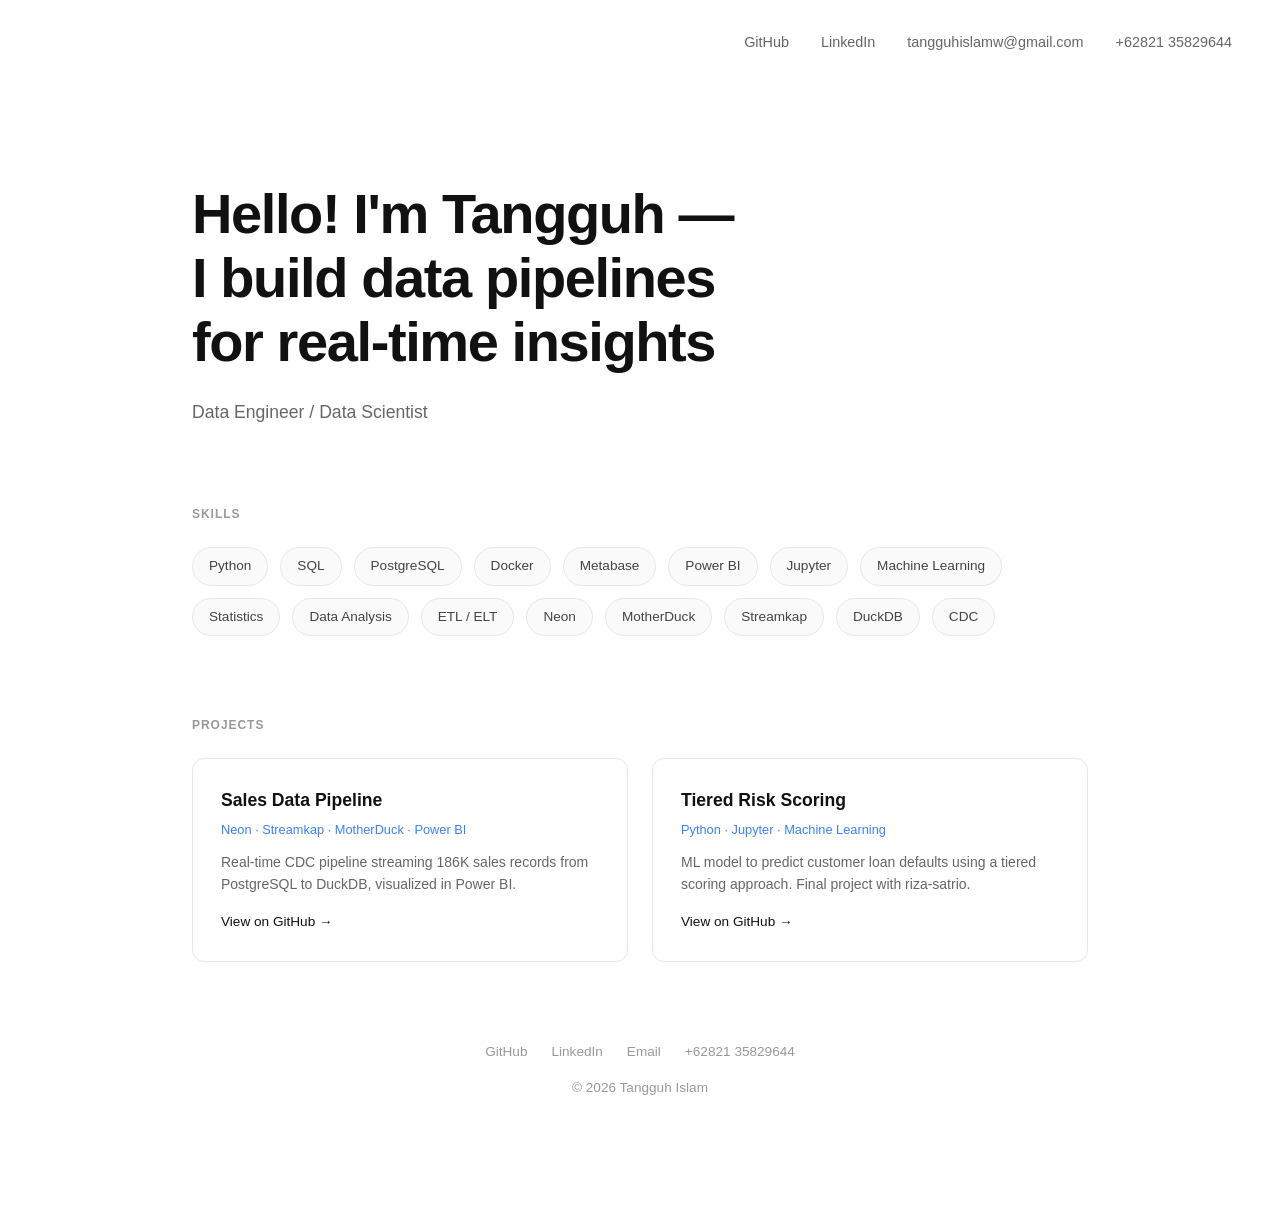
==== index.html @ 3d93517f "Add LinkedIn, email, and phone number to nav and footer" ====
<!DOCTYPE html>
<html lang="en">
<head>
    <meta charset="UTF-8">
    <meta name="viewport" content="width=device-width, initial-scale=1.0">
    <title>Tangguh Islam — Data Engineer / Data Scientist</title>
    <style>
        * { margin: 0; padding: 0; box-sizing: border-box; }
        body {
            font-family: -apple-system, BlinkMacSystemFont, 'Segoe UI', Inter, Roboto, sans-serif;
            background: #fff;
            color: #111;
            line-height: 1.5;
            -webkit-font-smoothing: antialiased;
        }
        nav {
            display: flex;
            justify-content: flex-end;
            align-items: center;
            padding: 2rem 3rem;
            gap: 2rem;
        }
        nav a {
            color: #666;
            text-decoration: none;
            font-size: 0.9rem;
            transition: color 0.2s;
        }
        nav a:hover { color: #111; }
        main {
            max-width: 960px;
            margin: 0 auto;
            padding: 6rem 2rem 4rem;
        }
        .hero {
            margin-bottom: 5rem;
        }
        .hero h1 {
            font-size: 3.5rem;
            font-weight: 600;
            letter-spacing: -0.025em;
            line-height: 1.15;
            margin-bottom: 1.5rem;
            max-width: 720px;
        }
        .hero .subtitle {
            font-size: 1.1rem;
            color: #666;
            max-width: 520px;
        }
        .section-label {
            font-size: 0.75rem;
            font-weight: 600;
            text-transform: uppercase;
            letter-spacing: 0.08em;
            color: #999;
            margin-bottom: 1.5rem;
        }
        .skills-grid {
            display: flex;
            flex-wrap: wrap;
            gap: 0.75rem;
            margin-bottom: 5rem;
        }
        .skill-item {
            border: 1px solid #e5e7eb;
            border-radius: 100px;
            padding: 0.5rem 1rem;
            font-size: 0.85rem;
            color: #444;
            background: #fafafa;
        }
        .projects-grid {
            display: grid;
            grid-template-columns: 1fr 1fr;
            gap: 1.5rem;
        }
        .project-card {
            border: 1px solid #e5e7eb;
            border-radius: 12px;
            padding: 1.75rem;
            transition: box-shadow 0.2s, border-color 0.2s;
        }
        .project-card:hover {
            border-color: #d1d5db;
            box-shadow: 0 4px 12px rgba(0,0,0,0.04);
        }
        .project-card h3 {
            font-size: 1.1rem;
            font-weight: 600;
            margin-bottom: 0.4rem;
        }
        .project-card .meta {
            font-size: 0.8rem;
            color: #3b82f6;
            margin-bottom: 0.75rem;
        }
        .project-card p {
            font-size: 0.875rem;
            color: #666;
            line-height: 1.6;
        }
        .project-card a {
            display: inline-block;
            margin-top: 1rem;
            font-size: 0.85rem;
            color: #111;
            text-decoration: none;
            font-weight: 500;
            border-bottom: 1px solid transparent;
            transition: border-color 0.2s;
        }
        .project-card a:hover {
            border-bottom-color: #111;
        }
        footer {
            text-align: center;
            padding: 5rem 2rem 3rem;
            color: #999;
            font-size: 0.85rem;
        }
        .footer-links {
            display: flex;
            justify-content: center;
            gap: 1.5rem;
            margin-bottom: 1rem;
            flex-wrap: wrap;
        }
        .footer-links a {
            color: #999;
            text-decoration: none;
            transition: color 0.2s;
        }
        .footer-links a:hover {
            color: #111;
        }
        @media (max-width: 640px) {
            nav { padding: 1.5rem; gap: 1rem; flex-wrap: wrap; justify-content: center; }
            main { padding: 3rem 1.5rem 2rem; }
            .hero h1 { font-size: 2.2rem; }
            .projects-grid { grid-template-columns: 1fr; }
        }
    </style>
</head>
<body>
    <nav>
        <a href="https://github.com/tangguh37">GitHub</a>
        <a href="https://www.linkedin.com/in/tangguhiw/">LinkedIn</a>
        <a href="mailto:tangguhislamw@gmail.com">tangguhislamw@gmail.com</a>
        <a href="tel:+6282135829644">+62821 35829644</a>
    </nav>

    <main>
        <div class="hero">
            <h1>Hello! I'm Tangguh —<br>I build data pipelines<br>for real-time insights</h1>
            <p class="subtitle">Data Engineer / Data Scientist</p>
        </div>

        <div class="section-label">Skills</div>
        <div class="skills-grid">
            <span class="skill-item">Python</span>
            <span class="skill-item">SQL</span>
            <span class="skill-item">PostgreSQL</span>
            <span class="skill-item">Docker</span>
            <span class="skill-item">Metabase</span>
            <span class="skill-item">Power BI</span>
            <span class="skill-item">Jupyter</span>
            <span class="skill-item">Machine Learning</span>
            <span class="skill-item">Statistics</span>
            <span class="skill-item">Data Analysis</span>
            <span class="skill-item">ETL / ELT</span>
            <span class="skill-item">Neon</span>
            <span class="skill-item">MotherDuck</span>
            <span class="skill-item">Streamkap</span>
            <span class="skill-item">DuckDB</span>
            <span class="skill-item">CDC</span>
        </div>

        <div class="section-label">Projects</div>
        <div class="projects-grid">
            <div class="project-card">
                <h3>Sales Data Pipeline</h3>
                <div class="meta">Neon · Streamkap · MotherDuck · Power BI</div>
                <p>Real-time CDC pipeline streaming 186K sales records from PostgreSQL to DuckDB, visualized in Power BI.</p>
                <a href="https://github.com/tangguh37/end-to-enddatasales2019">View on GitHub →</a>
            </div>
            <div class="project-card">
                <h3>Tiered Risk Scoring</h3>
                <div class="meta">Python · Jupyter · Machine Learning</div>
                <p>ML model to predict customer loan defaults using a tiered scoring approach. Final project with riza-satrio.</p>
                <a href="https://github.com/riza-satrio/final-project">View on GitHub →</a>
            </div>
        </div>

        <footer>
            <div class="footer-links">
                <a href="https://github.com/tangguh37">GitHub</a>
                <a href="https://www.linkedin.com/in/tangguhiw/">LinkedIn</a>
                <a href="mailto:tangguhislamw@gmail.com">Email</a>
                <a href="tel:+6282135829644">+62821 35829644</a>
            </div>
            © 2026 Tangguh Islam
        </footer>
    </main>
</body>
</html>
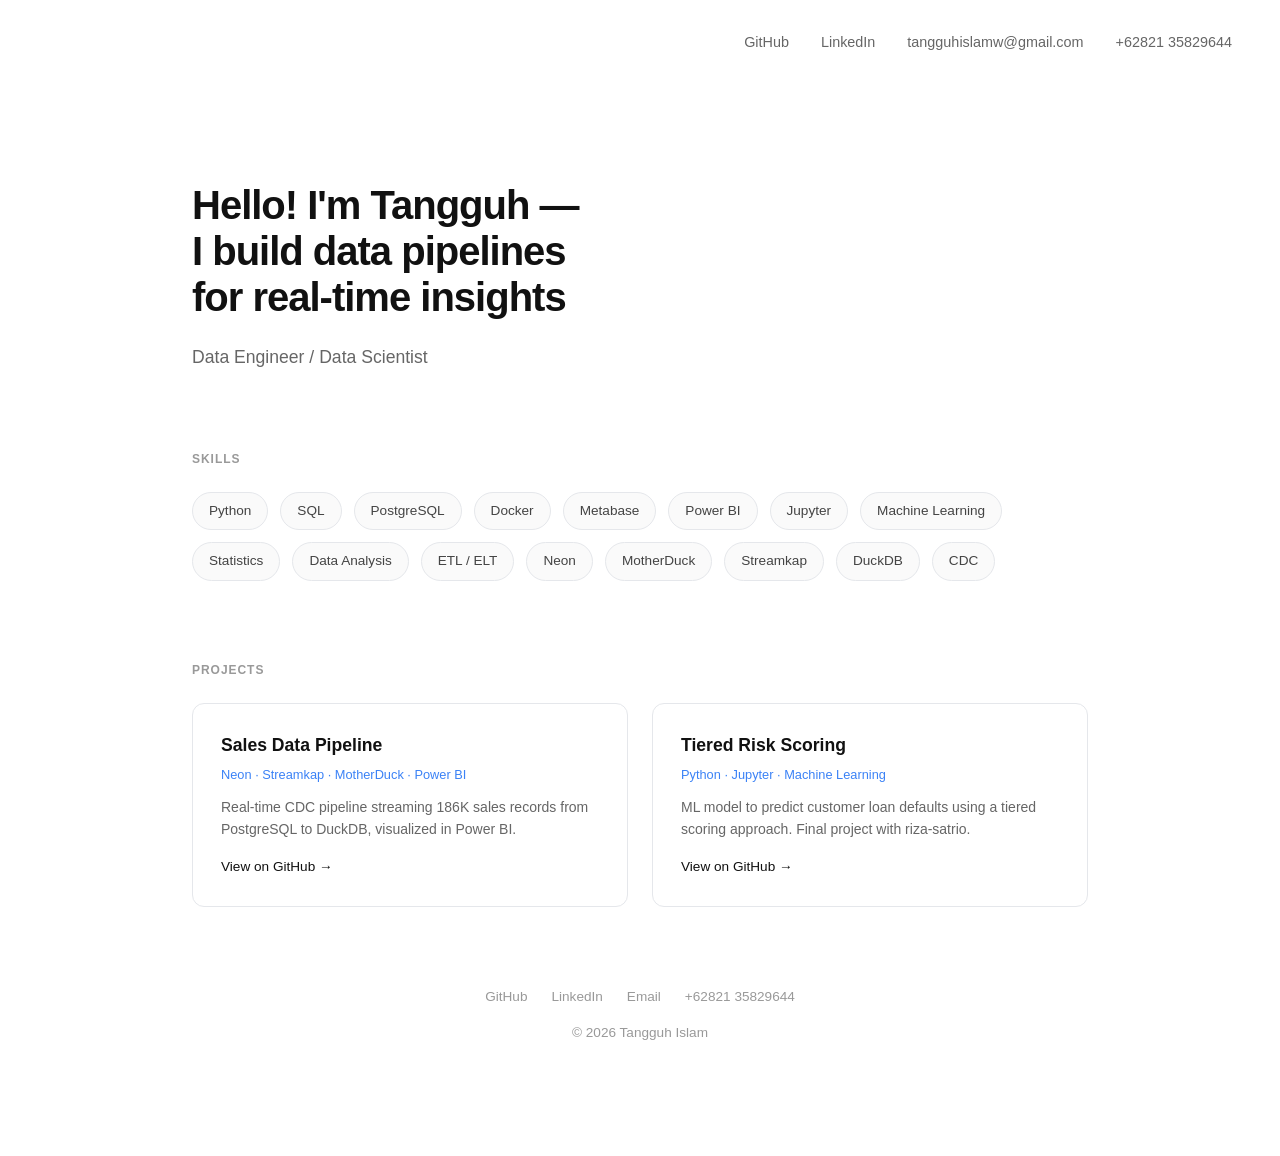
==== commit 78cd2c08: "Reduce greeting font size, add LinkedIn and phone" ====
--- a/index.html
+++ b/index.html
@@ -36,7 +36,7 @@
             margin-bottom: 5rem;
         }
         .hero h1 {
-            font-size: 3.5rem;
+            font-size: 2.5rem;
             font-weight: 600;
             letter-spacing: -0.025em;
             line-height: 1.15;
@@ -137,7 +137,7 @@
         @media (max-width: 640px) {
             nav { padding: 1.5rem; gap: 1rem; flex-wrap: wrap; justify-content: center; }
             main { padding: 3rem 1.5rem 2rem; }
-            .hero h1 { font-size: 2.2rem; }
+            .hero h1 { font-size: 1.8rem; }
             .projects-grid { grid-template-columns: 1fr; }
         }
     </style>
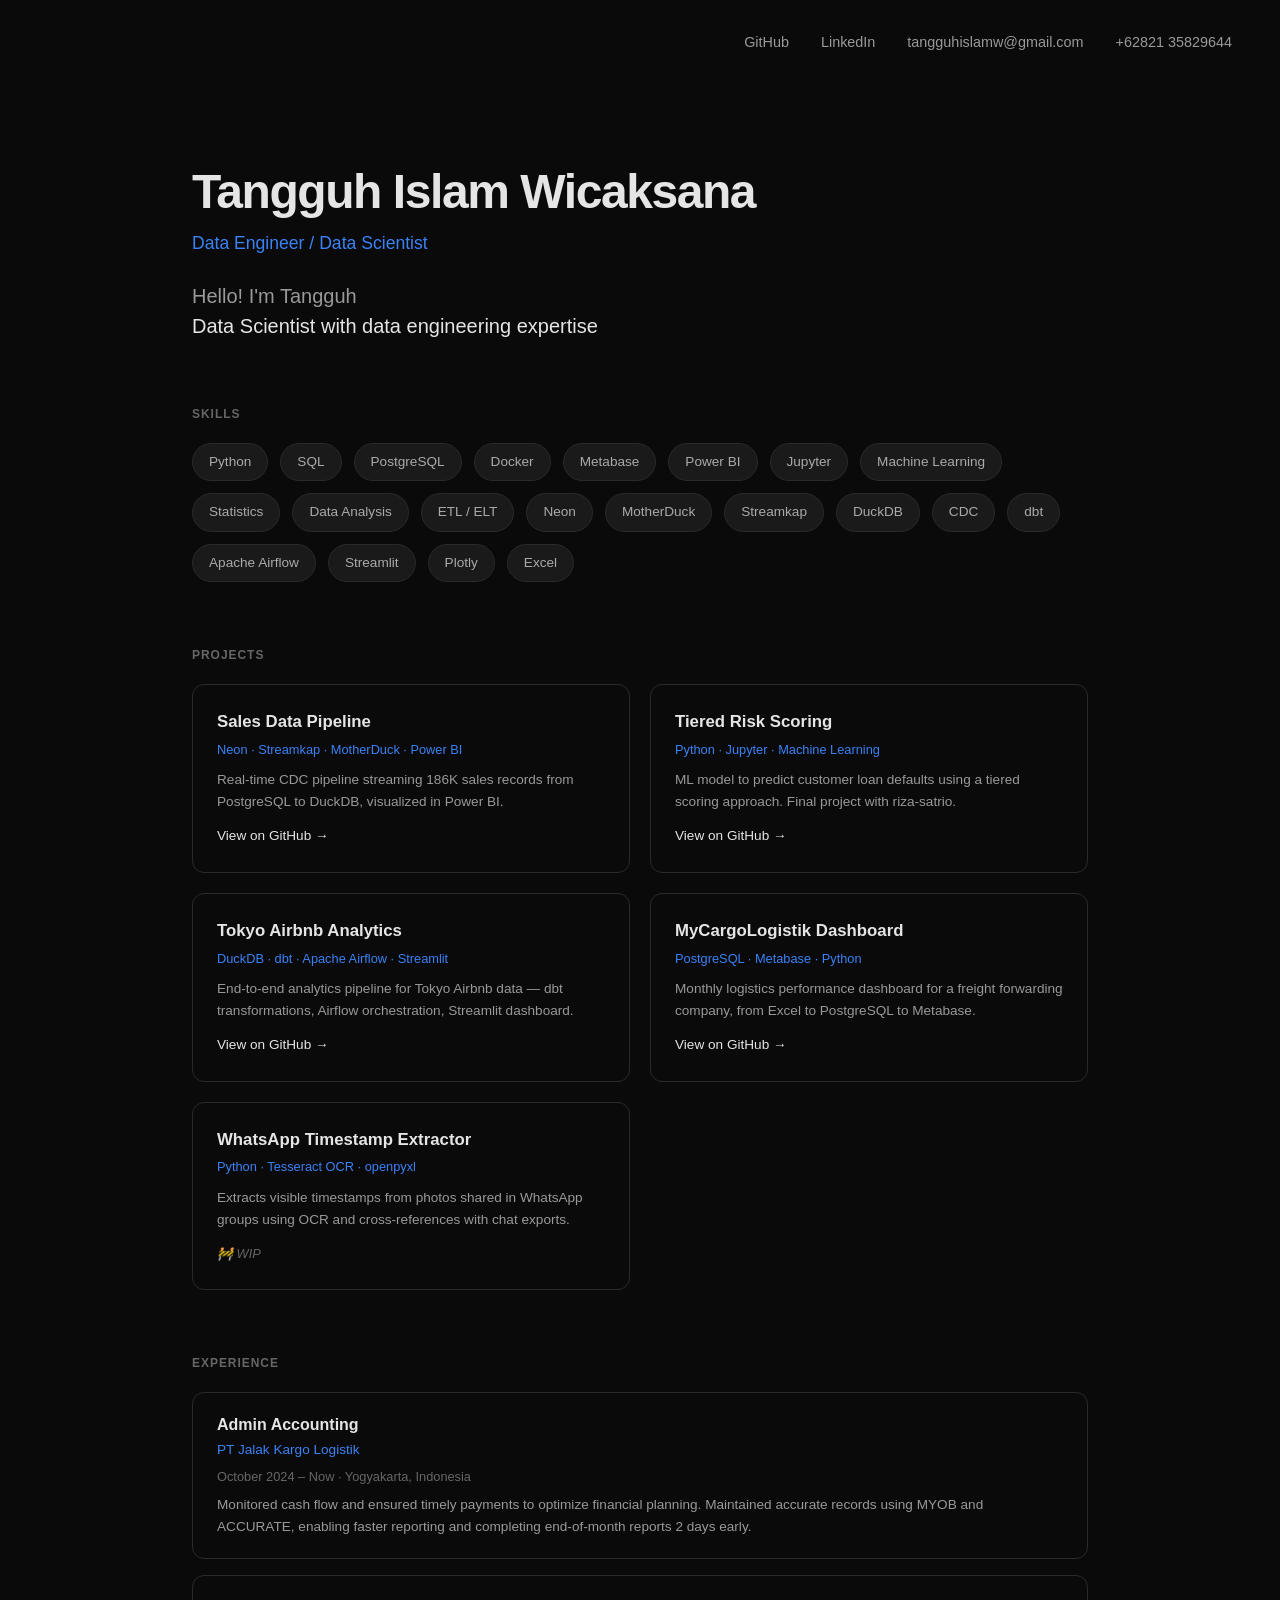
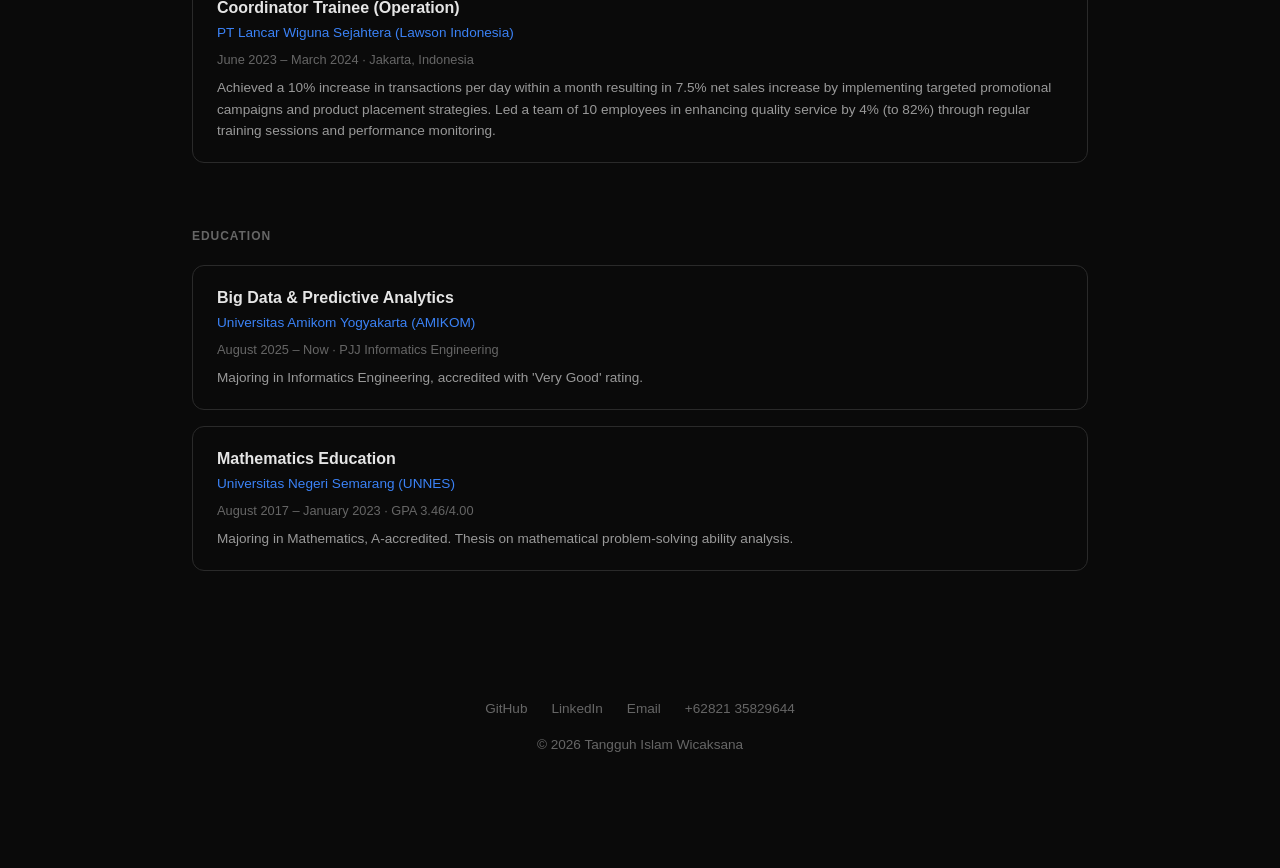
==== commit a43ddf69: "Dark mode, add projects/experience/education" ====
--- a/index.html
+++ b/index.html
@@ -3,13 +3,13 @@
 <head>
     <meta charset="UTF-8">
     <meta name="viewport" content="width=device-width, initial-scale=1.0">
-    <title>Tangguh Islam — Data Engineer / Data Scientist</title>
+    <title>Tangguh Islam Wicaksana — Data Engineer / Data Scientist</title>
     <style>
         * { margin: 0; padding: 0; box-sizing: border-box; }
         body {
             font-family: -apple-system, BlinkMacSystemFont, 'Segoe UI', Inter, Roboto, sans-serif;
-            background: #fff;
-            color: #111;
+            background: #0a0a0a;
+            color: #e5e5e5;
             line-height: 1.5;
             -webkit-font-smoothing: antialiased;
         }
@@ -21,102 +21,153 @@
             gap: 2rem;
         }
         nav a {
-            color: #666;
+            color: #999;
             text-decoration: none;
             font-size: 0.9rem;
             transition: color 0.2s;
         }
-        nav a:hover { color: #111; }
+        nav a:hover { color: #3b82f6; }
         main {
             max-width: 960px;
             margin: 0 auto;
-            padding: 6rem 2rem 4rem;
+            padding: 5rem 2rem 4rem;
         }
         .hero {
-            margin-bottom: 5rem;
-        }
-        .hero h1 {
-            font-size: 2.5rem;
-            font-weight: 600;
-            letter-spacing: -0.025em;
-            line-height: 1.15;
-            margin-bottom: 1.5rem;
-            max-width: 720px;
+            margin-bottom: 4rem;
+        }
+        .hero .name {
+            font-size: 3rem;
+            font-weight: 700;
+            letter-spacing: -0.03em;
+            line-height: 1.1;
+            margin-bottom: 0.75rem;
         }
         .hero .subtitle {
             font-size: 1.1rem;
-            color: #666;
+            color: #3b82f6;
+            font-weight: 500;
+            margin-bottom: 1.5rem;
+        }
+        .hero .greeting {
+            font-size: 1.25rem;
+            color: #999;
             max-width: 520px;
+        }
+        .hero .greeting .highlight {
+            color: #e5e5e5;
         }
         .section-label {
             font-size: 0.75rem;
             font-weight: 600;
             text-transform: uppercase;
             letter-spacing: 0.08em;
-            color: #999;
-            margin-bottom: 1.5rem;
+            color: #666;
+            margin-bottom: 1.25rem;
         }
         .skills-grid {
             display: flex;
             flex-wrap: wrap;
             gap: 0.75rem;
-            margin-bottom: 5rem;
+            margin-bottom: 4rem;
         }
         .skill-item {
-            border: 1px solid #e5e7eb;
+            border: 1px solid #2a2a2a;
             border-radius: 100px;
             padding: 0.5rem 1rem;
             font-size: 0.85rem;
-            color: #444;
-            background: #fafafa;
+            color: #aaa;
+            background: #1a1a1a;
         }
         .projects-grid {
             display: grid;
             grid-template-columns: 1fr 1fr;
-            gap: 1.5rem;
+            gap: 1.25rem;
+            margin-bottom: 4rem;
         }
         .project-card {
-            border: 1px solid #e5e7eb;
+            border: 1px solid #2a2a2a;
             border-radius: 12px;
-            padding: 1.75rem;
-            transition: box-shadow 0.2s, border-color 0.2s;
+            padding: 1.5rem;
+            transition: border-color 0.2s, box-shadow 0.2s;
         }
         .project-card:hover {
-            border-color: #d1d5db;
-            box-shadow: 0 4px 12px rgba(0,0,0,0.04);
+            border-color: #3b82f6;
+            box-shadow: 0 4px 20px rgba(59,130,246,0.08);
         }
         .project-card h3 {
-            font-size: 1.1rem;
+            font-size: 1.05rem;
             font-weight: 600;
-            margin-bottom: 0.4rem;
+            margin-bottom: 0.35rem;
         }
         .project-card .meta {
             font-size: 0.8rem;
             color: #3b82f6;
-            margin-bottom: 0.75rem;
+            margin-bottom: 0.65rem;
         }
         .project-card p {
-            font-size: 0.875rem;
-            color: #666;
+            font-size: 0.85rem;
+            color: #999;
             line-height: 1.6;
         }
         .project-card a {
             display: inline-block;
-            margin-top: 1rem;
-            font-size: 0.85rem;
-            color: #111;
+            margin-top: 0.85rem;
+            font-size: 0.85rem;
+            color: #e5e5e5;
             text-decoration: none;
             font-weight: 500;
             border-bottom: 1px solid transparent;
             transition: border-color 0.2s;
         }
         .project-card a:hover {
-            border-bottom-color: #111;
+            border-bottom-color: #3b82f6;
+            color: #3b82f6;
+        }
+        .project-card .wip {
+            display: inline-block;
+            margin-top: 0.85rem;
+            font-size: 0.8rem;
+            color: #666;
+            font-style: italic;
+        }
+        .list-section {
+            margin-bottom: 4rem;
+        }
+        .list-item {
+            border: 1px solid #2a2a2a;
+            border-radius: 12px;
+            padding: 1.25rem 1.5rem;
+            margin-bottom: 1rem;
+            transition: border-color 0.2s;
+        }
+        .list-item:hover {
+            border-color: #3b82f6;
+        }
+        .list-item .item-title {
+            font-size: 1rem;
+            font-weight: 600;
+            margin-bottom: 0.2rem;
+        }
+        .list-item .item-sub {
+            font-size: 0.85rem;
+            color: #3b82f6;
+            font-weight: 500;
+            margin-bottom: 0.4rem;
+        }
+        .list-item .item-meta {
+            font-size: 0.8rem;
+            color: #666;
+            margin-bottom: 0.5rem;
+        }
+        .list-item p {
+            font-size: 0.85rem;
+            color: #999;
+            line-height: 1.6;
         }
         footer {
             text-align: center;
-            padding: 5rem 2rem 3rem;
-            color: #999;
+            padding: 4rem 2rem 3rem;
+            color: #666;
             font-size: 0.85rem;
         }
         .footer-links {
@@ -127,17 +178,17 @@
             flex-wrap: wrap;
         }
         .footer-links a {
-            color: #999;
+            color: #666;
             text-decoration: none;
             transition: color 0.2s;
         }
         .footer-links a:hover {
-            color: #111;
+            color: #3b82f6;
         }
         @media (max-width: 640px) {
             nav { padding: 1.5rem; gap: 1rem; flex-wrap: wrap; justify-content: center; }
             main { padding: 3rem 1.5rem 2rem; }
-            .hero h1 { font-size: 1.8rem; }
+            .hero .name { font-size: 2rem; }
             .projects-grid { grid-template-columns: 1fr; }
         }
     </style>
@@ -152,8 +203,12 @@
 
     <main>
         <div class="hero">
-            <h1>Hello! I'm Tangguh —<br>I build data pipelines<br>for real-time insights</h1>
-            <p class="subtitle">Data Engineer / Data Scientist</p>
+            <h1 class="name">Tangguh Islam Wicaksana</h1>
+            <div class="subtitle">Data Engineer / Data Scientist</div>
+            <div class="greeting">
+                Hello! I'm Tangguh<br>
+                <span class="highlight">Data Scientist with data engineering expertise</span>
+            </div>
         </div>
 
         <div class="section-label">Skills</div>
@@ -174,6 +229,11 @@
             <span class="skill-item">Streamkap</span>
             <span class="skill-item">DuckDB</span>
             <span class="skill-item">CDC</span>
+            <span class="skill-item">dbt</span>
+            <span class="skill-item">Apache Airflow</span>
+            <span class="skill-item">Streamlit</span>
+            <span class="skill-item">Plotly</span>
+            <span class="skill-item">Excel</span>
         </div>
 
         <div class="section-label">Projects</div>
@@ -189,6 +249,56 @@
                 <div class="meta">Python · Jupyter · Machine Learning</div>
                 <p>ML model to predict customer loan defaults using a tiered scoring approach. Final project with riza-satrio.</p>
                 <a href="https://github.com/riza-satrio/final-project">View on GitHub →</a>
+            </div>
+            <div class="project-card">
+                <h3>Tokyo Airbnb Analytics</h3>
+                <div class="meta">DuckDB · dbt · Apache Airflow · Streamlit</div>
+                <p>End-to-end analytics pipeline for Tokyo Airbnb data — dbt transformations, Airflow orchestration, Streamlit dashboard.</p>
+                <a href="https://github.com/tangguh37/tokyoairbnb">View on GitHub →</a>
+            </div>
+            <div class="project-card">
+                <h3>MyCargoLogistik Dashboard</h3>
+                <div class="meta">PostgreSQL · Metabase · Python</div>
+                <p>Monthly logistics performance dashboard for a freight forwarding company, from Excel to PostgreSQL to Metabase.</p>
+                <a href="https://github.com/tangguh37/mycargologistik">View on GitHub →</a>
+            </div>
+            <div class="project-card">
+                <h3>WhatsApp Timestamp Extractor</h3>
+                <div class="meta">Python · Tesseract OCR · openpyxl</div>
+                <p>Extracts visible timestamps from photos shared in WhatsApp groups using OCR and cross-references with chat exports.</p>
+                <span class="wip">🚧 WIP</span>
+            </div>
+        </div>
+
+        <div class="section-label">Experience</div>
+        <div class="list-section">
+            <div class="list-item">
+                <div class="item-title">Admin Accounting</div>
+                <div class="item-sub">PT Jalak Kargo Logistik</div>
+                <div class="item-meta">October 2024 – Now · Yogyakarta, Indonesia</div>
+                <p>Monitored cash flow and ensured timely payments to optimize financial planning. Maintained accurate records using MYOB and ACCURATE, enabling faster reporting and completing end-of-month reports 2 days early.</p>
+            </div>
+            <div class="list-item">
+                <div class="item-title">Coordinator Trainee (Operation)</div>
+                <div class="item-sub">PT Lancar Wiguna Sejahtera (Lawson Indonesia)</div>
+                <div class="item-meta">June 2023 – March 2024 · Jakarta, Indonesia</div>
+                <p>Achieved a 10% increase in transactions per day within a month resulting in 7.5% net sales increase by implementing targeted promotional campaigns and product placement strategies. Led a team of 10 employees in enhancing quality service by 4% (to 82%) through regular training sessions and performance monitoring.</p>
+            </div>
+        </div>
+
+        <div class="section-label">Education</div>
+        <div class="list-section">
+            <div class="list-item">
+                <div class="item-title">Big Data &amp; Predictive Analytics</div>
+                <div class="item-sub">Universitas Amikom Yogyakarta (AMIKOM)</div>
+                <div class="item-meta">August 2025 – Now · PJJ Informatics Engineering</div>
+                <p>Majoring in Informatics Engineering, accredited with 'Very Good' rating.</p>
+            </div>
+            <div class="list-item">
+                <div class="item-title">Mathematics Education</div>
+                <div class="item-sub">Universitas Negeri Semarang (UNNES)</div>
+                <div class="item-meta">August 2017 – January 2023 · GPA 3.46/4.00</div>
+                <p>Majoring in Mathematics, A-accredited. Thesis on mathematical problem-solving ability analysis.</p>
             </div>
         </div>
 
@@ -199,7 +309,7 @@
                 <a href="mailto:tangguhislamw@gmail.com">Email</a>
                 <a href="tel:+6282135829644">+62821 35829644</a>
             </div>
-            © 2026 Tangguh Islam
+            © 2026 Tangguh Islam Wicaksana
         </footer>
     </main>
 </body>
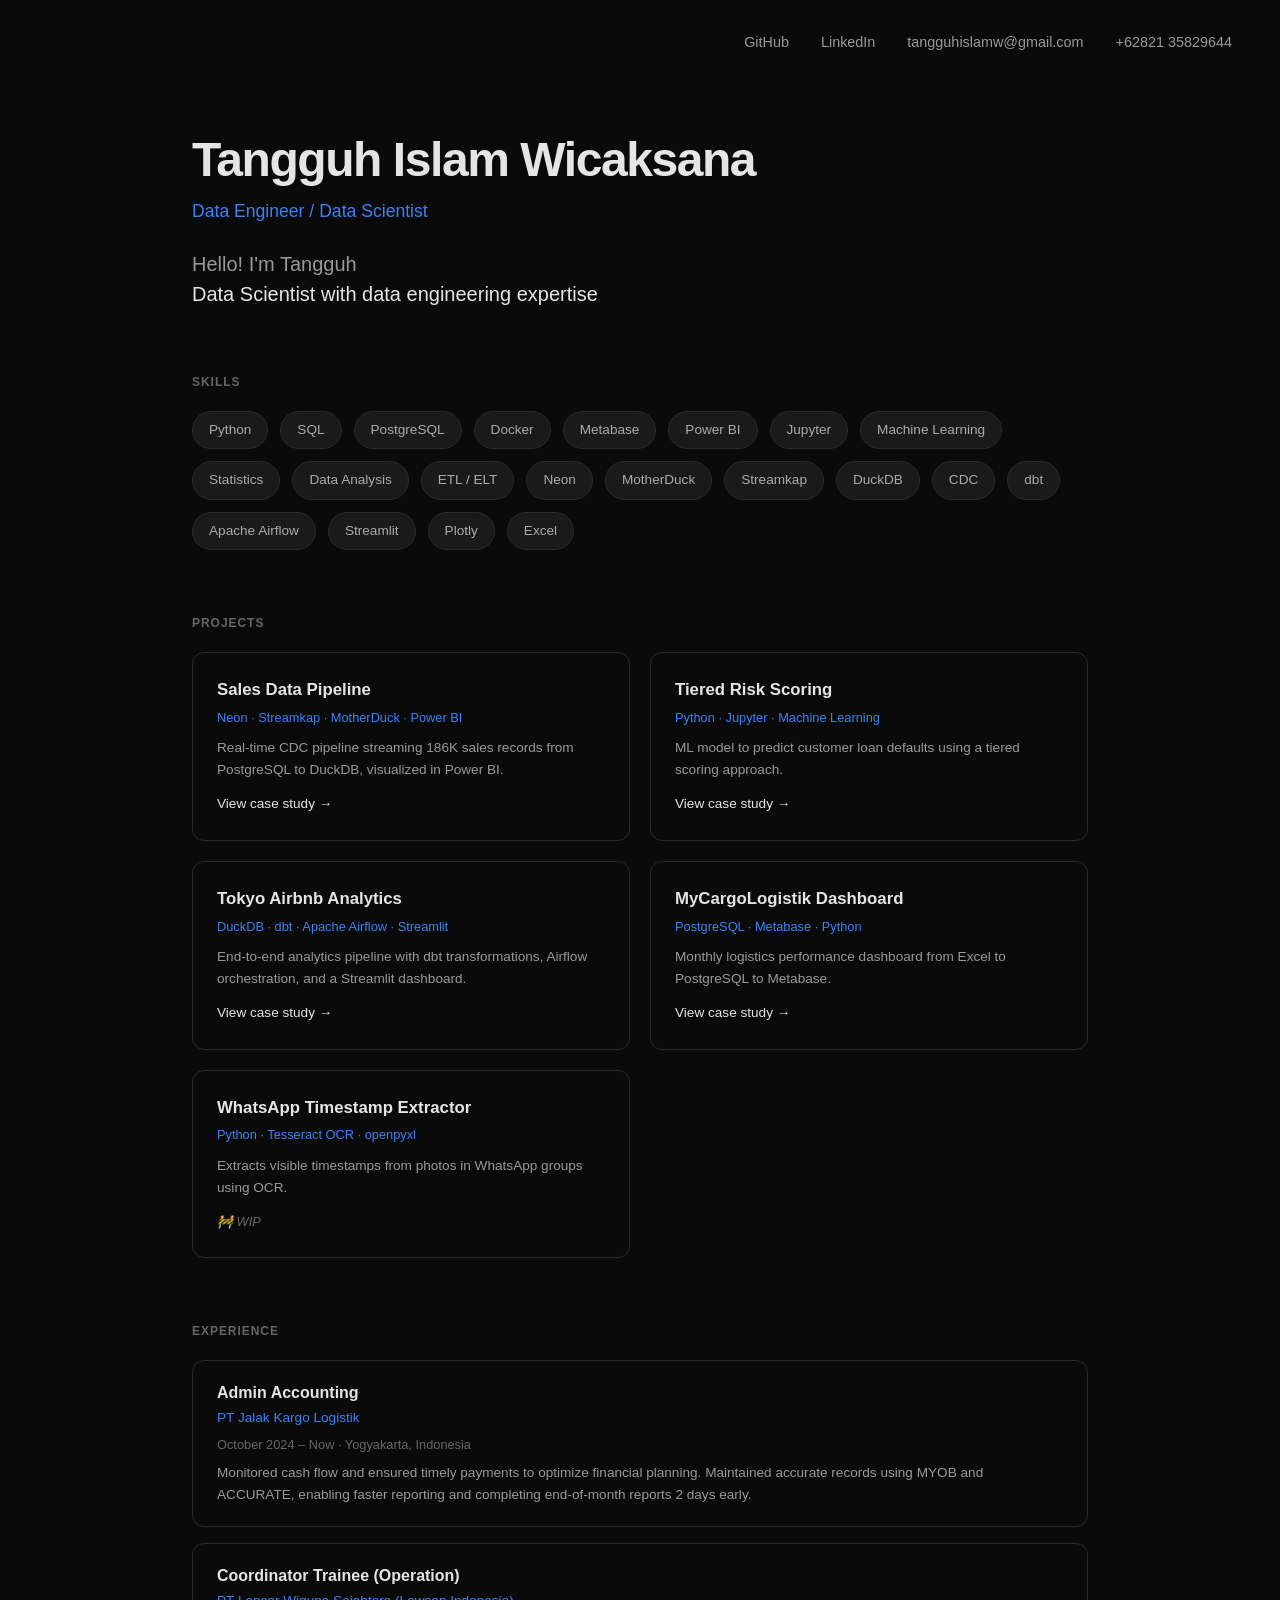
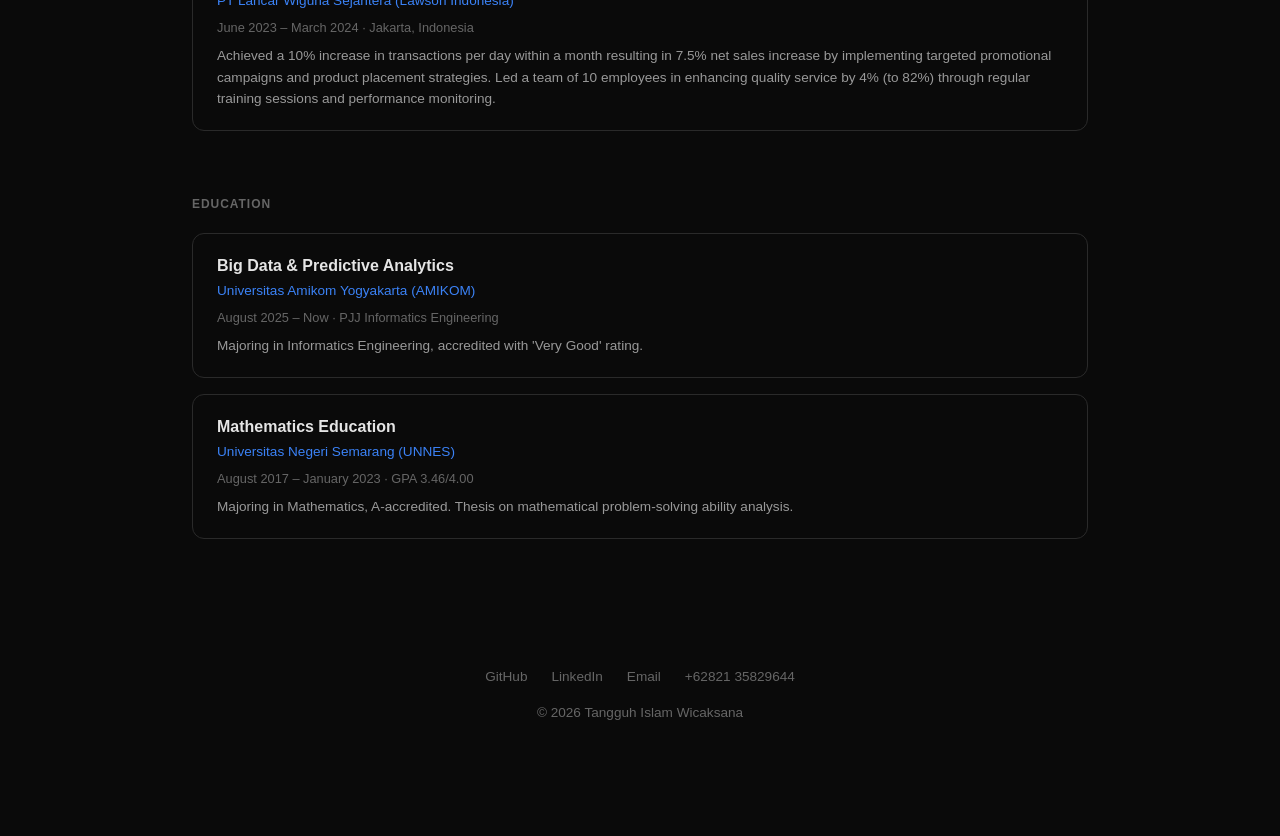
==== commit 47dd82b6: "Multi-page case study portfolio: 5 project pages + shared CSS" ====
--- a/index.html
+++ b/index.html
@@ -4,194 +4,7 @@
     <meta charset="UTF-8">
     <meta name="viewport" content="width=device-width, initial-scale=1.0">
     <title>Tangguh Islam Wicaksana — Data Engineer / Data Scientist</title>
-    <style>
-        * { margin: 0; padding: 0; box-sizing: border-box; }
-        body {
-            font-family: -apple-system, BlinkMacSystemFont, 'Segoe UI', Inter, Roboto, sans-serif;
-            background: #0a0a0a;
-            color: #e5e5e5;
-            line-height: 1.5;
-            -webkit-font-smoothing: antialiased;
-        }
-        nav {
-            display: flex;
-            justify-content: flex-end;
-            align-items: center;
-            padding: 2rem 3rem;
-            gap: 2rem;
-        }
-        nav a {
-            color: #999;
-            text-decoration: none;
-            font-size: 0.9rem;
-            transition: color 0.2s;
-        }
-        nav a:hover { color: #3b82f6; }
-        main {
-            max-width: 960px;
-            margin: 0 auto;
-            padding: 5rem 2rem 4rem;
-        }
-        .hero {
-            margin-bottom: 4rem;
-        }
-        .hero .name {
-            font-size: 3rem;
-            font-weight: 700;
-            letter-spacing: -0.03em;
-            line-height: 1.1;
-            margin-bottom: 0.75rem;
-        }
-        .hero .subtitle {
-            font-size: 1.1rem;
-            color: #3b82f6;
-            font-weight: 500;
-            margin-bottom: 1.5rem;
-        }
-        .hero .greeting {
-            font-size: 1.25rem;
-            color: #999;
-            max-width: 520px;
-        }
-        .hero .greeting .highlight {
-            color: #e5e5e5;
-        }
-        .section-label {
-            font-size: 0.75rem;
-            font-weight: 600;
-            text-transform: uppercase;
-            letter-spacing: 0.08em;
-            color: #666;
-            margin-bottom: 1.25rem;
-        }
-        .skills-grid {
-            display: flex;
-            flex-wrap: wrap;
-            gap: 0.75rem;
-            margin-bottom: 4rem;
-        }
-        .skill-item {
-            border: 1px solid #2a2a2a;
-            border-radius: 100px;
-            padding: 0.5rem 1rem;
-            font-size: 0.85rem;
-            color: #aaa;
-            background: #1a1a1a;
-        }
-        .projects-grid {
-            display: grid;
-            grid-template-columns: 1fr 1fr;
-            gap: 1.25rem;
-            margin-bottom: 4rem;
-        }
-        .project-card {
-            border: 1px solid #2a2a2a;
-            border-radius: 12px;
-            padding: 1.5rem;
-            transition: border-color 0.2s, box-shadow 0.2s;
-        }
-        .project-card:hover {
-            border-color: #3b82f6;
-            box-shadow: 0 4px 20px rgba(59,130,246,0.08);
-        }
-        .project-card h3 {
-            font-size: 1.05rem;
-            font-weight: 600;
-            margin-bottom: 0.35rem;
-        }
-        .project-card .meta {
-            font-size: 0.8rem;
-            color: #3b82f6;
-            margin-bottom: 0.65rem;
-        }
-        .project-card p {
-            font-size: 0.85rem;
-            color: #999;
-            line-height: 1.6;
-        }
-        .project-card a {
-            display: inline-block;
-            margin-top: 0.85rem;
-            font-size: 0.85rem;
-            color: #e5e5e5;
-            text-decoration: none;
-            font-weight: 500;
-            border-bottom: 1px solid transparent;
-            transition: border-color 0.2s;
-        }
-        .project-card a:hover {
-            border-bottom-color: #3b82f6;
-            color: #3b82f6;
-        }
-        .project-card .wip {
-            display: inline-block;
-            margin-top: 0.85rem;
-            font-size: 0.8rem;
-            color: #666;
-            font-style: italic;
-        }
-        .list-section {
-            margin-bottom: 4rem;
-        }
-        .list-item {
-            border: 1px solid #2a2a2a;
-            border-radius: 12px;
-            padding: 1.25rem 1.5rem;
-            margin-bottom: 1rem;
-            transition: border-color 0.2s;
-        }
-        .list-item:hover {
-            border-color: #3b82f6;
-        }
-        .list-item .item-title {
-            font-size: 1rem;
-            font-weight: 600;
-            margin-bottom: 0.2rem;
-        }
-        .list-item .item-sub {
-            font-size: 0.85rem;
-            color: #3b82f6;
-            font-weight: 500;
-            margin-bottom: 0.4rem;
-        }
-        .list-item .item-meta {
-            font-size: 0.8rem;
-            color: #666;
-            margin-bottom: 0.5rem;
-        }
-        .list-item p {
-            font-size: 0.85rem;
-            color: #999;
-            line-height: 1.6;
-        }
-        footer {
-            text-align: center;
-            padding: 4rem 2rem 3rem;
-            color: #666;
-            font-size: 0.85rem;
-        }
-        .footer-links {
-            display: flex;
-            justify-content: center;
-            gap: 1.5rem;
-            margin-bottom: 1rem;
-            flex-wrap: wrap;
-        }
-        .footer-links a {
-            color: #666;
-            text-decoration: none;
-            transition: color 0.2s;
-        }
-        .footer-links a:hover {
-            color: #3b82f6;
-        }
-        @media (max-width: 640px) {
-            nav { padding: 1.5rem; gap: 1rem; flex-wrap: wrap; justify-content: center; }
-            main { padding: 3rem 1.5rem 2rem; }
-            .hero .name { font-size: 2rem; }
-            .projects-grid { grid-template-columns: 1fr; }
-        }
-    </style>
+    <link rel="stylesheet" href="/style.css">
 </head>
 <body>
     <nav>
@@ -238,36 +51,36 @@
 
         <div class="section-label">Projects</div>
         <div class="projects-grid">
-            <div class="project-card">
+            <a href="/projects/sales-pipeline.html" class="project-card">
                 <h3>Sales Data Pipeline</h3>
                 <div class="meta">Neon · Streamkap · MotherDuck · Power BI</div>
                 <p>Real-time CDC pipeline streaming 186K sales records from PostgreSQL to DuckDB, visualized in Power BI.</p>
-                <a href="https://github.com/tangguh37/end-to-enddatasales2019">View on GitHub →</a>
-            </div>
-            <div class="project-card">
+                <span class="card-footer">View case study →</span>
+            </a>
+            <a href="/projects/risk-scoring.html" class="project-card">
                 <h3>Tiered Risk Scoring</h3>
                 <div class="meta">Python · Jupyter · Machine Learning</div>
-                <p>ML model to predict customer loan defaults using a tiered scoring approach. Final project with riza-satrio.</p>
-                <a href="https://github.com/riza-satrio/final-project">View on GitHub →</a>
-            </div>
-            <div class="project-card">
+                <p>ML model to predict customer loan defaults using a tiered scoring approach.</p>
+                <span class="card-footer">View case study →</span>
+            </a>
+            <a href="/projects/tokyo-airbnb.html" class="project-card">
                 <h3>Tokyo Airbnb Analytics</h3>
                 <div class="meta">DuckDB · dbt · Apache Airflow · Streamlit</div>
-                <p>End-to-end analytics pipeline for Tokyo Airbnb data — dbt transformations, Airflow orchestration, Streamlit dashboard.</p>
-                <a href="https://github.com/tangguh37/tokyoairbnb">View on GitHub →</a>
-            </div>
-            <div class="project-card">
+                <p>End-to-end analytics pipeline with dbt transformations, Airflow orchestration, and a Streamlit dashboard.</p>
+                <span class="card-footer">View case study →</span>
+            </a>
+            <a href="/projects/mycargologistik.html" class="project-card">
                 <h3>MyCargoLogistik Dashboard</h3>
                 <div class="meta">PostgreSQL · Metabase · Python</div>
-                <p>Monthly logistics performance dashboard for a freight forwarding company, from Excel to PostgreSQL to Metabase.</p>
-                <a href="https://github.com/tangguh37/mycargologistik">View on GitHub →</a>
-            </div>
-            <div class="project-card">
+                <p>Monthly logistics performance dashboard from Excel to PostgreSQL to Metabase.</p>
+                <span class="card-footer">View case study →</span>
+            </a>
+            <a href="/projects/wa-extractor.html" class="project-card">
                 <h3>WhatsApp Timestamp Extractor</h3>
                 <div class="meta">Python · Tesseract OCR · openpyxl</div>
-                <p>Extracts visible timestamps from photos shared in WhatsApp groups using OCR and cross-references with chat exports.</p>
+                <p>Extracts visible timestamps from photos in WhatsApp groups using OCR.</p>
                 <span class="wip">🚧 WIP</span>
-            </div>
+            </a>
         </div>
 
         <div class="section-label">Experience</div>
--- a/style.css
+++ b/style.css
@@ -0,0 +1,304 @@
+* { margin: 0; padding: 0; box-sizing: border-box; }
+body {
+    font-family: -apple-system, BlinkMacSystemFont, 'Segoe UI', Inter, Roboto, sans-serif;
+    background: #0a0a0a;
+    color: #e5e5e5;
+    line-height: 1.5;
+    -webkit-font-smoothing: antialiased;
+}
+nav {
+    display: flex;
+    justify-content: flex-end;
+    align-items: center;
+    padding: 2rem 3rem;
+    gap: 2rem;
+}
+nav a {
+    color: #999;
+    text-decoration: none;
+    font-size: 0.9rem;
+    transition: color 0.2s;
+}
+nav a:hover { color: #3b82f6; }
+nav .nav-back {
+    margin-right: auto;
+    color: #3b82f6;
+    font-size: 0.85rem;
+}
+main {
+    max-width: 960px;
+    margin: 0 auto;
+    padding: 3rem 2rem 4rem;
+}
+.hero {
+    margin-bottom: 4rem;
+}
+.hero .name {
+    font-size: 3rem;
+    font-weight: 700;
+    letter-spacing: -0.03em;
+    line-height: 1.1;
+    margin-bottom: 0.75rem;
+}
+.hero .subtitle {
+    font-size: 1.1rem;
+    color: #3b82f6;
+    font-weight: 500;
+    margin-bottom: 1.5rem;
+}
+.hero .greeting {
+    font-size: 1.25rem;
+    color: #999;
+    max-width: 520px;
+}
+.hero .greeting .highlight {
+    color: #e5e5e5;
+}
+.section-label {
+    font-size: 0.75rem;
+    font-weight: 600;
+    text-transform: uppercase;
+    letter-spacing: 0.08em;
+    color: #666;
+    margin-bottom: 1.25rem;
+}
+.skills-grid {
+    display: flex;
+    flex-wrap: wrap;
+    gap: 0.75rem;
+    margin-bottom: 4rem;
+}
+.skill-item {
+    border: 1px solid #2a2a2a;
+    border-radius: 100px;
+    padding: 0.5rem 1rem;
+    font-size: 0.85rem;
+    color: #aaa;
+    background: #1a1a1a;
+}
+.projects-grid {
+    display: grid;
+    grid-template-columns: 1fr 1fr;
+    gap: 1.25rem;
+    margin-bottom: 4rem;
+}
+.project-card {
+    border: 1px solid #2a2a2a;
+    border-radius: 12px;
+    padding: 1.5rem;
+    cursor: pointer;
+    transition: border-color 0.2s, box-shadow 0.2s;
+    text-decoration: none;
+    color: inherit;
+    display: block;
+}
+.project-card:hover {
+    border-color: #3b82f6;
+    box-shadow: 0 4px 20px rgba(59,130,246,0.08);
+}
+.project-card h3 {
+    font-size: 1.05rem;
+    font-weight: 600;
+    margin-bottom: 0.35rem;
+}
+.project-card .meta {
+    font-size: 0.8rem;
+    color: #3b82f6;
+    margin-bottom: 0.65rem;
+}
+.project-card p {
+    font-size: 0.85rem;
+    color: #999;
+    line-height: 1.6;
+}
+.project-card .card-footer {
+    display: inline-block;
+    margin-top: 0.85rem;
+    font-size: 0.85rem;
+    color: #e5e5e5;
+    text-decoration: none;
+    font-weight: 500;
+    border-bottom: 1px solid transparent;
+    transition: border-color 0.2s;
+}
+.project-card:hover .card-footer {
+    border-bottom-color: #3b82f6;
+    color: #3b82f6;
+}
+.project-card .wip {
+    display: inline-block;
+    margin-top: 0.85rem;
+    font-size: 0.8rem;
+    color: #666;
+    font-style: italic;
+}
+.list-section {
+    margin-bottom: 4rem;
+}
+.list-item {
+    border: 1px solid #2a2a2a;
+    border-radius: 12px;
+    padding: 1.25rem 1.5rem;
+    margin-bottom: 1rem;
+    transition: border-color 0.2s;
+}
+.list-item:hover {
+    border-color: #3b82f6;
+}
+.list-item .item-title {
+    font-size: 1rem;
+    font-weight: 600;
+    margin-bottom: 0.2rem;
+}
+.list-item .item-sub {
+    font-size: 0.85rem;
+    color: #3b82f6;
+    font-weight: 500;
+    margin-bottom: 0.4rem;
+}
+.list-item .item-meta {
+    font-size: 0.8rem;
+    color: #666;
+    margin-bottom: 0.5rem;
+}
+.list-item p {
+    font-size: 0.85rem;
+    color: #999;
+    line-height: 1.6;
+}
+footer {
+    text-align: center;
+    padding: 4rem 2rem 3rem;
+    color: #666;
+    font-size: 0.85rem;
+}
+.footer-links {
+    display: flex;
+    justify-content: center;
+    gap: 1.5rem;
+    margin-bottom: 1rem;
+    flex-wrap: wrap;
+}
+.footer-links a {
+    color: #666;
+    text-decoration: none;
+    transition: color 0.2s;
+}
+.footer-links a:hover {
+    color: #3b82f6;
+}
+/* Case study page styles */
+.case-header {
+    margin-bottom: 3rem;
+}
+.case-header h1 {
+    font-size: 2rem;
+    font-weight: 700;
+    letter-spacing: -0.025em;
+    margin-bottom: 0.5rem;
+}
+.case-header .case-stack {
+    display: flex;
+    flex-wrap: wrap;
+    gap: 0.5rem;
+    margin-bottom: 1rem;
+}
+.case-header .case-stack span {
+    border: 1px solid #2a2a2a;
+    border-radius: 100px;
+    padding: 0.3rem 0.75rem;
+    font-size: 0.75rem;
+    color: #3b82f6;
+    background: #1a1a1a;
+}
+.case-header .case-links {
+    display: flex;
+    gap: 1.5rem;
+}
+.case-header .case-links a {
+    color: #3b82f6;
+    text-decoration: none;
+    font-size: 0.9rem;
+    font-weight: 500;
+}
+.case-header .case-links a:hover {
+    text-decoration: underline;
+}
+.case-section {
+    margin-bottom: 2.5rem;
+}
+.case-section h2 {
+    font-size: 1.15rem;
+    font-weight: 600;
+    margin-bottom: 0.75rem;
+    color: #e5e5e5;
+}
+.case-section p {
+    font-size: 0.9rem;
+    color: #999;
+    line-height: 1.7;
+    margin-bottom: 0.75rem;
+}
+.case-section ul {
+    list-style: none;
+    padding: 0;
+}
+.case-section ul li {
+    font-size: 0.9rem;
+    color: #999;
+    line-height: 1.7;
+    padding-left: 1.25rem;
+    position: relative;
+    margin-bottom: 0.3rem;
+}
+.case-section ul li::before {
+    content: "→";
+    position: absolute;
+    left: 0;
+    color: #3b82f6;
+}
+.case-section .highlight-box {
+    border: 1px solid #2a2a2a;
+    border-radius: 8px;
+    padding: 1.25rem;
+    background: #111;
+    margin: 1rem 0;
+}
+.case-section .highlight-box .stat {
+    font-size: 1.5rem;
+    font-weight: 700;
+    color: #3b82f6;
+}
+.case-section .highlight-box .stat-label {
+    font-size: 0.85rem;
+    color: #999;
+}
+/* Mermaid diagram container */
+.mermaid-container {
+    background: #111;
+    border: 1px solid #2a2a2a;
+    border-radius: 12px;
+    padding: 2rem;
+    margin: 1.5rem 0;
+    overflow-x: auto;
+}
+/* Architecture text diagram */
+.arch-diagram {
+    font-family: 'SF Mono', 'Fira Code', 'Cascadia Code', monospace;
+    font-size: 0.8rem;
+    line-height: 1.8;
+    color: #aaa;
+    white-space: pre;
+    overflow-x: auto;
+}
+.arch-diagram .arrow { color: #3b82f6; }
+.arch-diagram .box { color: #e5e5e5; }
+.arch-diagram .label { color: #666; font-style: italic; }
+@media (max-width: 640px) {
+    nav { padding: 1.5rem; gap: 1rem; flex-wrap: wrap; justify-content: center; }
+    nav .nav-back { margin-right: 0; width: 100%; text-align: center; }
+    main { padding: 2rem 1.5rem; }
+    .hero .name { font-size: 2rem; }
+    .projects-grid { grid-template-columns: 1fr; }
+    .case-header h1 { font-size: 1.5rem; }
+}
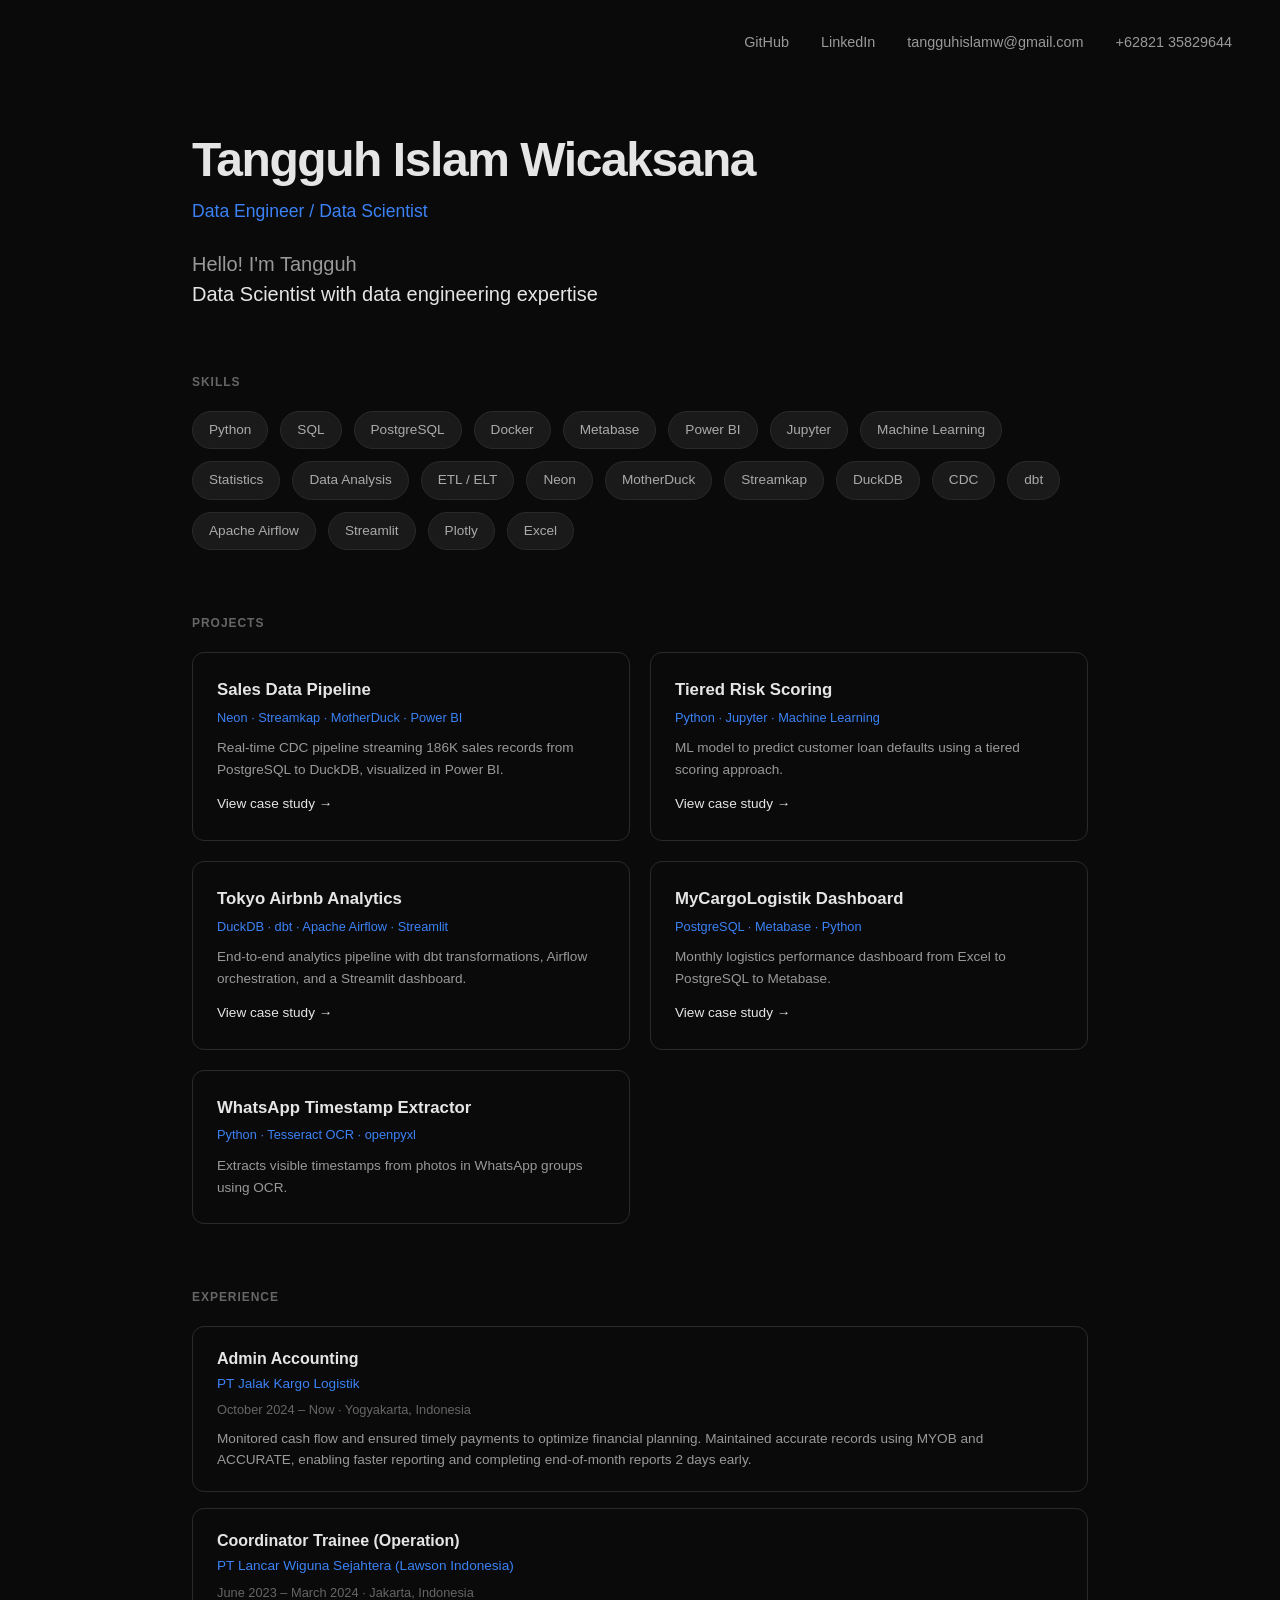
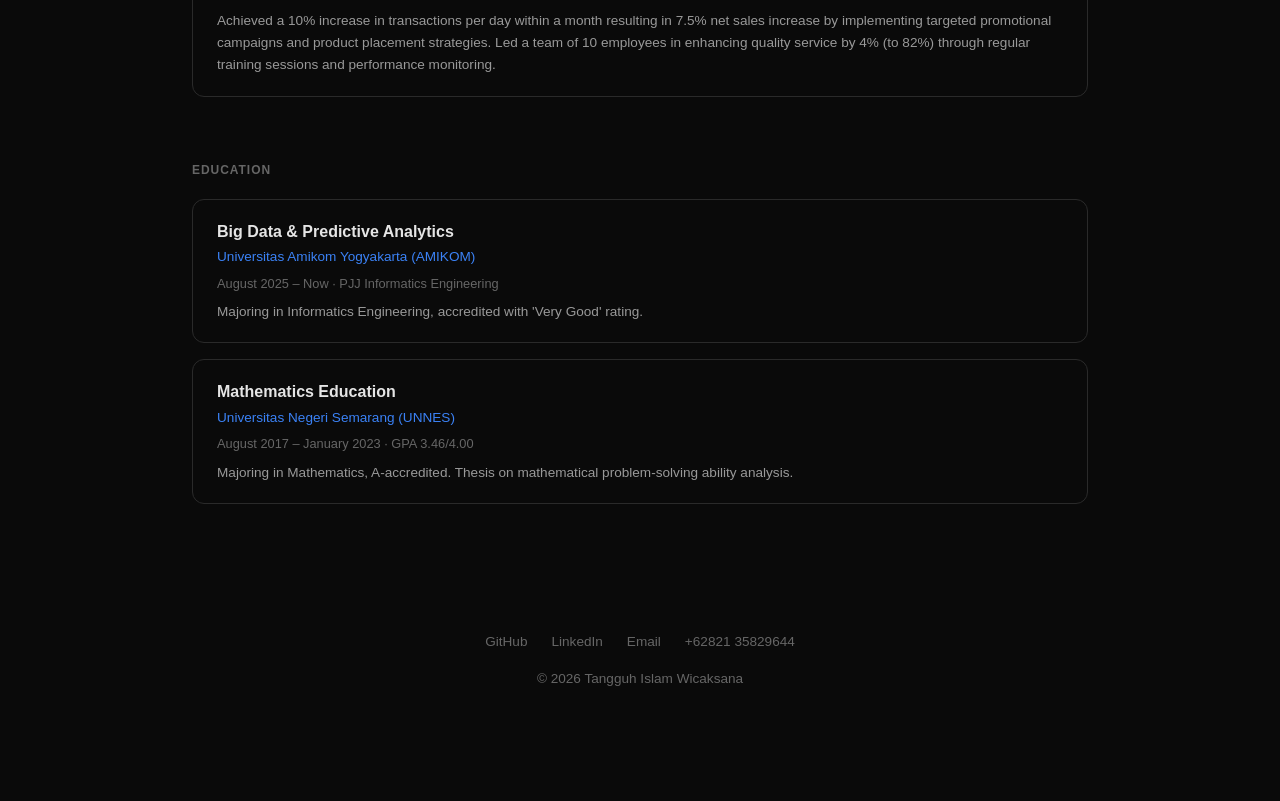
==== commit ce31e6d4: "Update WA Extractor case study with screenshots and mark as completed" ====
--- a/index.html
+++ b/index.html
@@ -79,7 +79,7 @@
                 <h3>WhatsApp Timestamp Extractor</h3>
                 <div class="meta">Python · Tesseract OCR · openpyxl</div>
                 <p>Extracts visible timestamps from photos in WhatsApp groups using OCR.</p>
-                <span class="wip">🚧 WIP</span>
+                
             </a>
         </div>
 
--- a/style.css
+++ b/style.css
@@ -302,3 +302,37 @@
     .projects-grid { grid-template-columns: 1fr; }
     .case-header h1 { font-size: 1.5rem; }
 }
+/* Screenshot gallery */
+.screenshot-grid {
+    display: grid;
+    grid-template-columns: 1fr 1fr;
+    gap: 1.25rem;
+    margin: 1.5rem 0;
+}
+.screenshot-grid.single {
+    grid-template-columns: 1fr;
+}
+.screenshot-card {
+    border: 1px solid #2a2a2a;
+    border-radius: 12px;
+    overflow: hidden;
+    transition: border-color 0.2s;
+}
+.screenshot-card:hover {
+    border-color: #3b82f6;
+}
+.screenshot-card img {
+    width: 100%;
+    height: auto;
+    display: block;
+    border-bottom: 1px solid #2a2a2a;
+}
+.screenshot-card .caption {
+    padding: 0.75rem 1rem;
+    font-size: 0.8rem;
+    color: #999;
+    background: #111;
+}
+@media (max-width: 640px) {
+    .screenshot-grid { grid-template-columns: 1fr; }
+}
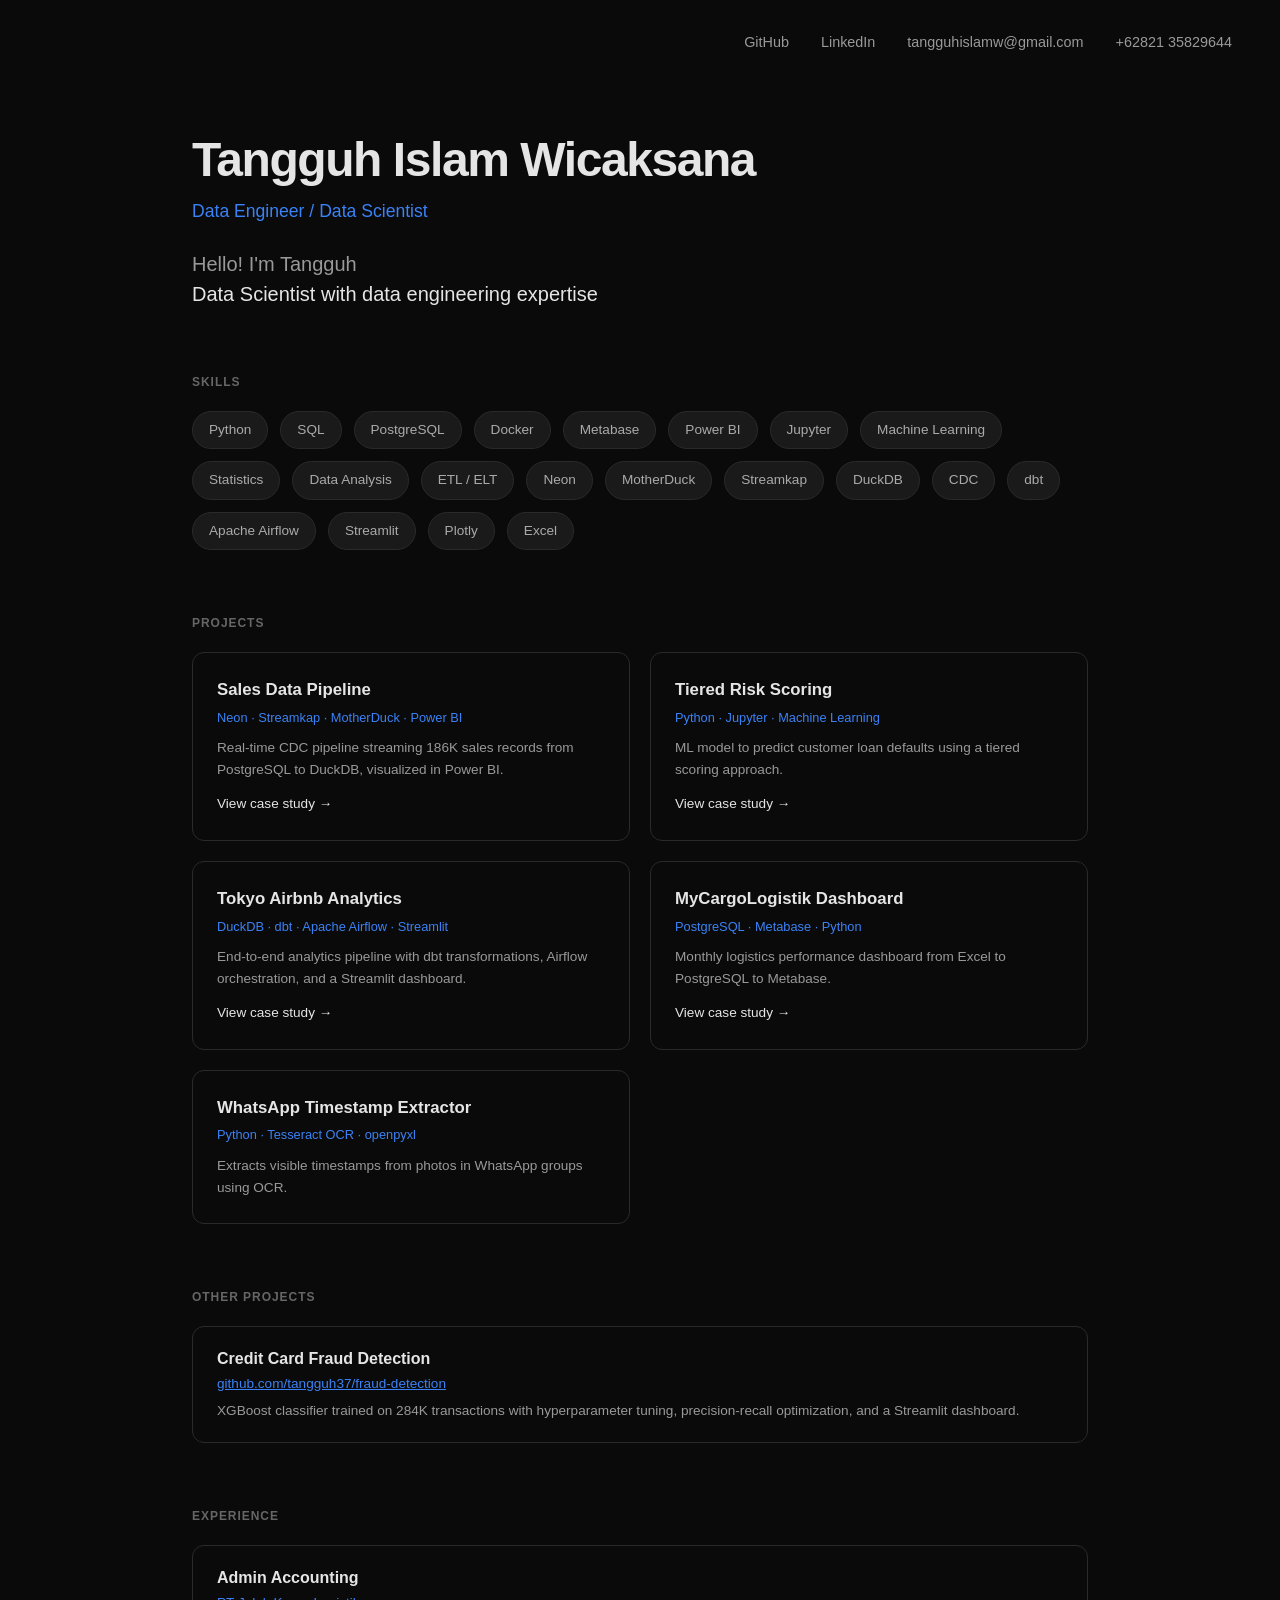
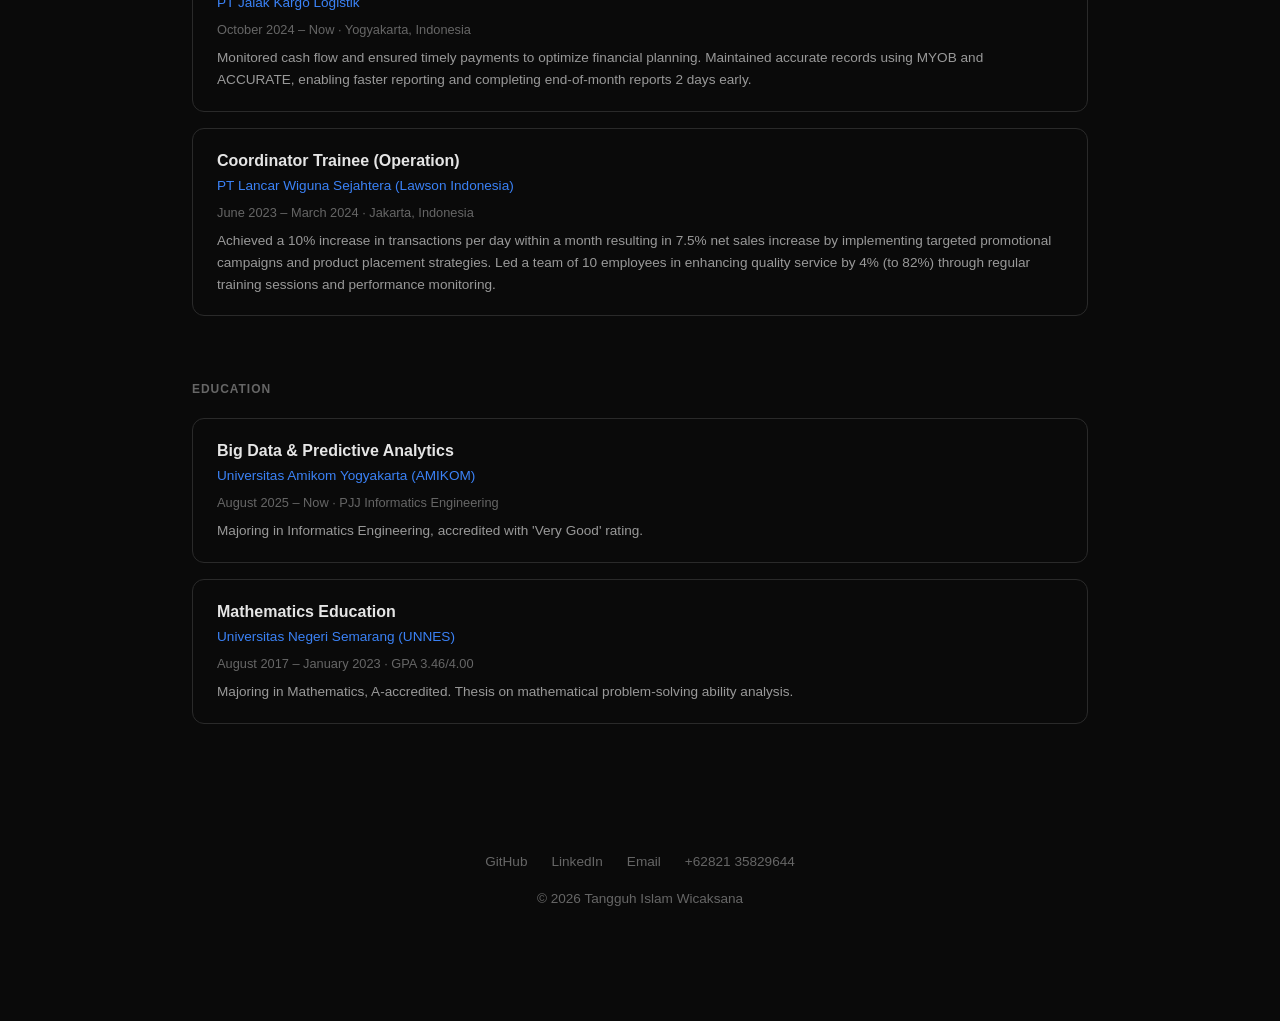
==== commit 78944c72: "Add fraud detection under Other Projects" ====
--- a/index.html
+++ b/index.html
@@ -83,6 +83,15 @@
             </a>
         </div>
 
+        <div class="section-label">Other Projects</div>
+        <div class="list-section">
+            <div class="list-item">
+                <div class="item-title">Credit Card Fraud Detection</div>
+                <div class="item-sub"><a href="https://github.com/tangguh37/fraud-detection" style="color:#3b82f6;">github.com/tangguh37/fraud-detection</a></div>
+                <p>XGBoost classifier trained on 284K transactions with hyperparameter tuning, precision-recall optimization, and a Streamlit dashboard.</p>
+            </div>
+        </div>
+
         <div class="section-label">Experience</div>
         <div class="list-section">
             <div class="list-item">
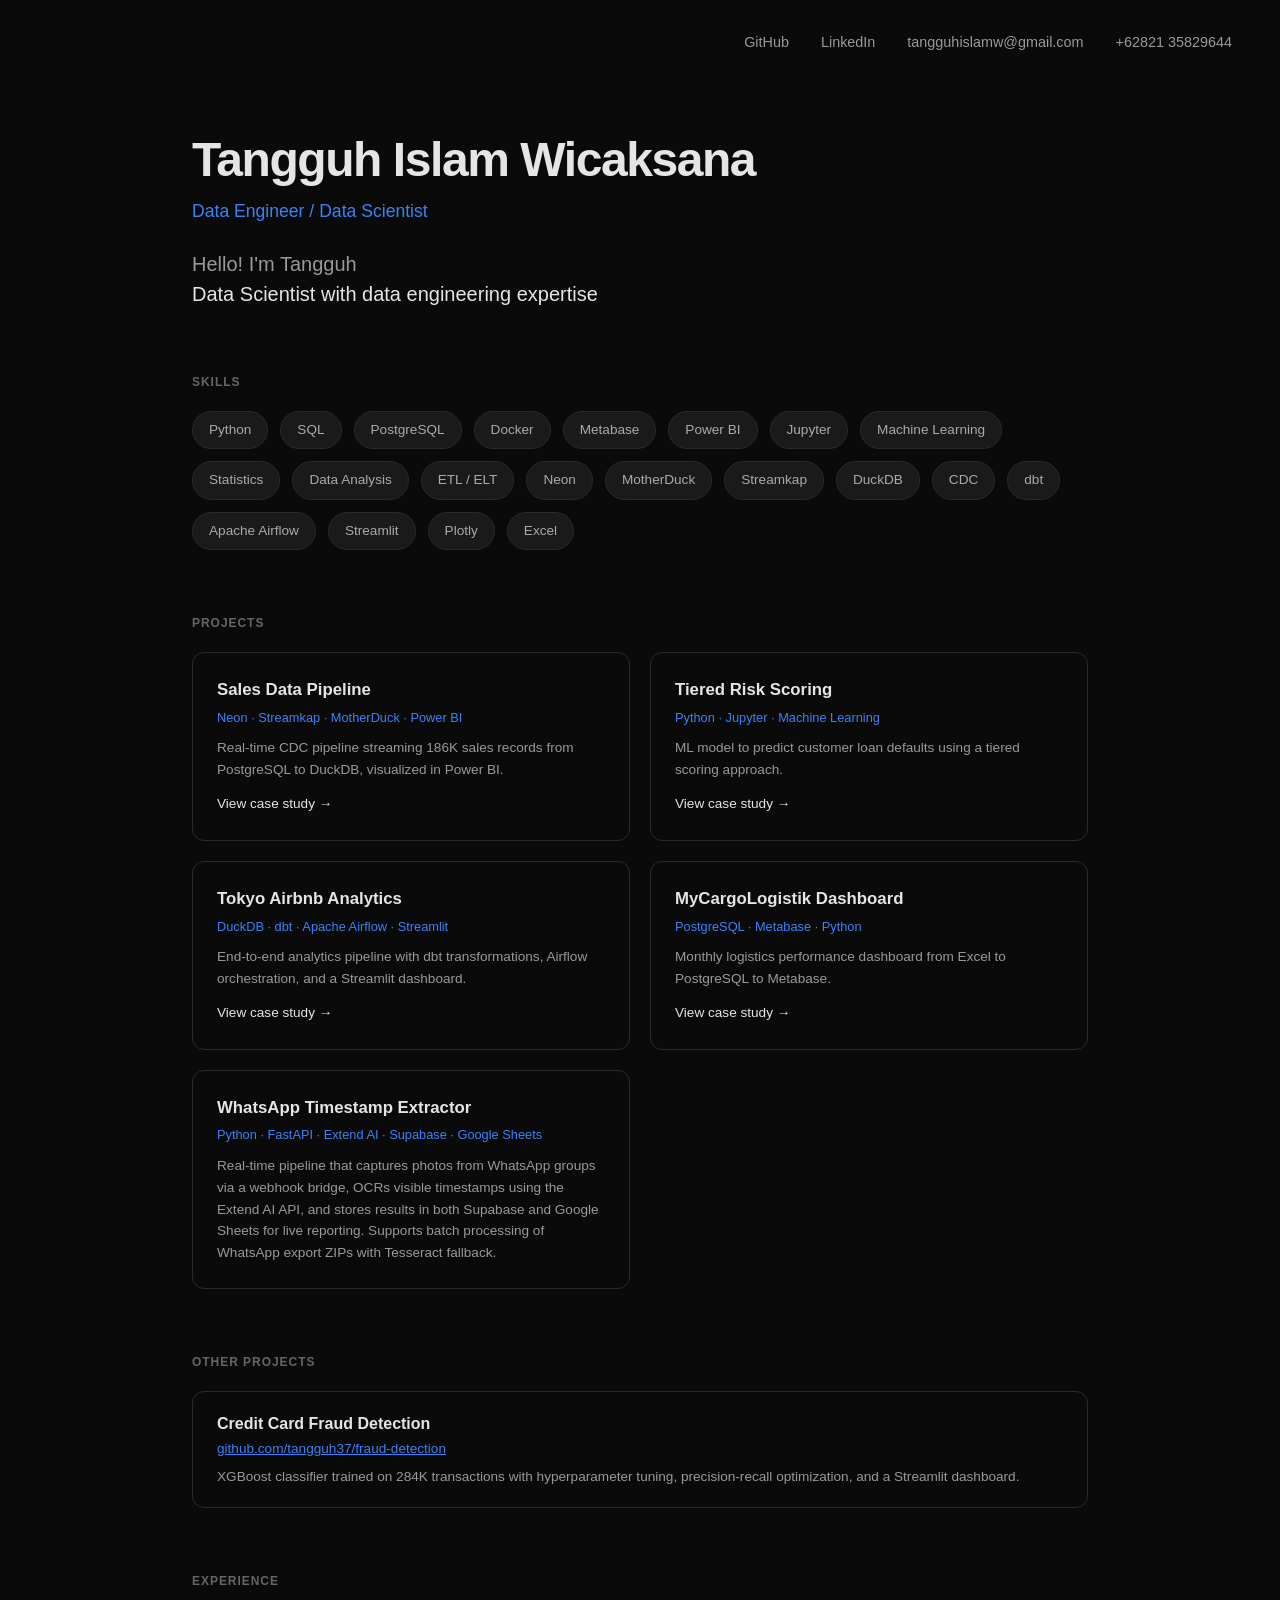
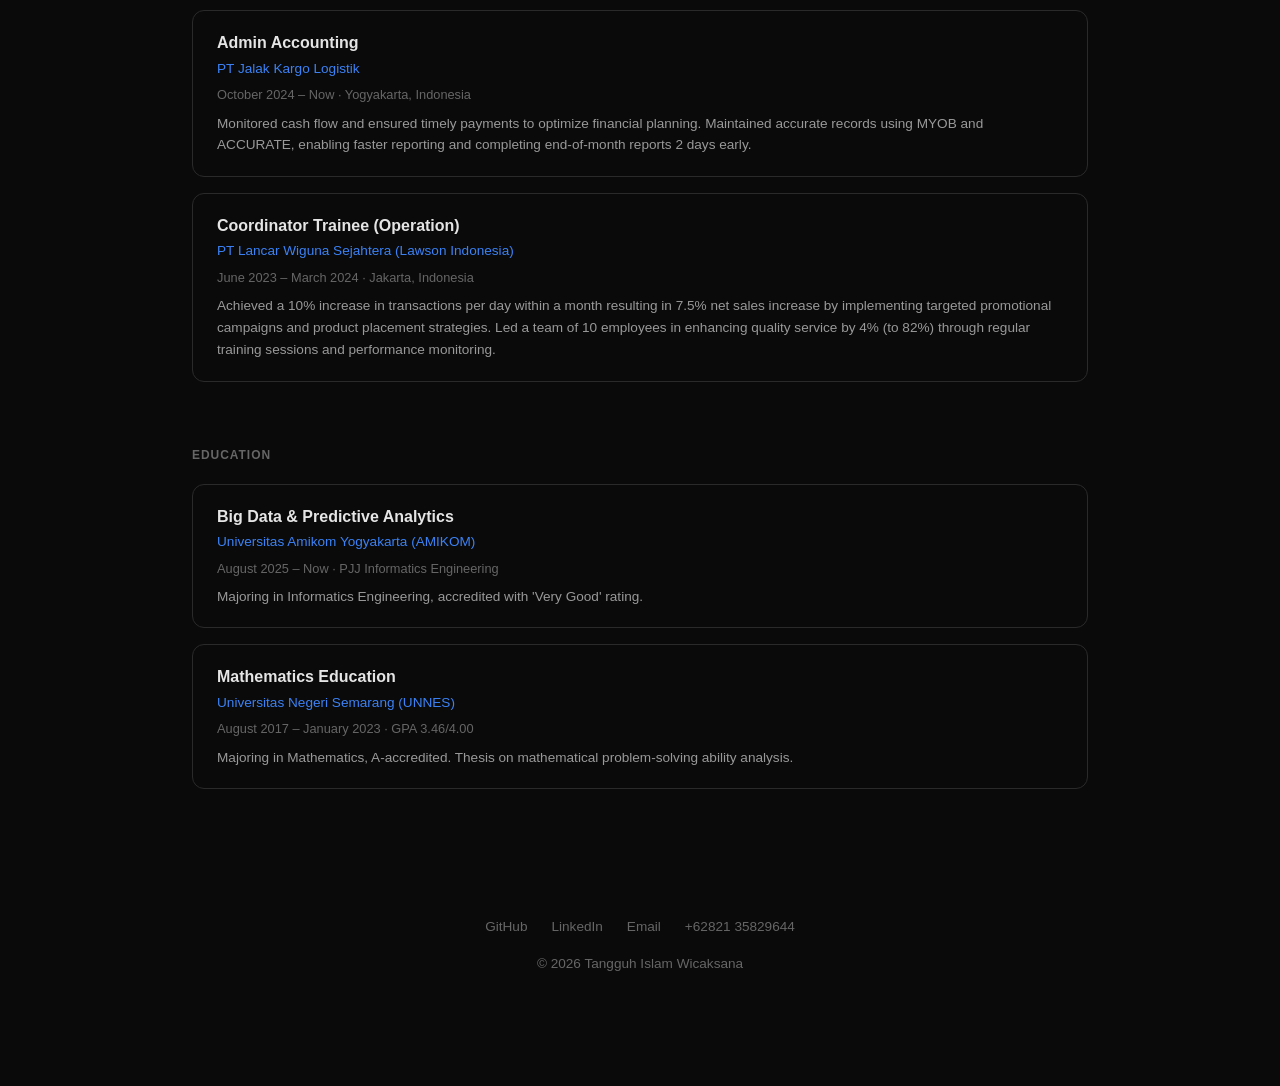
==== commit 56fb8858: "Update WA Extractor card with Extend AI, FastAPI, Supabase, Google Sheets" ====
--- a/index.html
+++ b/index.html
@@ -77,8 +77,8 @@
             </a>
             <a href="/projects/wa-extractor.html" class="project-card">
                 <h3>WhatsApp Timestamp Extractor</h3>
-                <div class="meta">Python · Tesseract OCR · openpyxl</div>
-                <p>Extracts visible timestamps from photos in WhatsApp groups using OCR.</p>
+                <div class="meta">Python · FastAPI · Extend AI · Supabase · Google Sheets</div>
+                <p>Real-time pipeline that captures photos from WhatsApp groups via a webhook bridge, OCRs visible timestamps using the Extend AI API, and stores results in both Supabase and Google Sheets for live reporting. Supports batch processing of WhatsApp export ZIPs with Tesseract fallback.</p>
                 
             </a>
         </div>
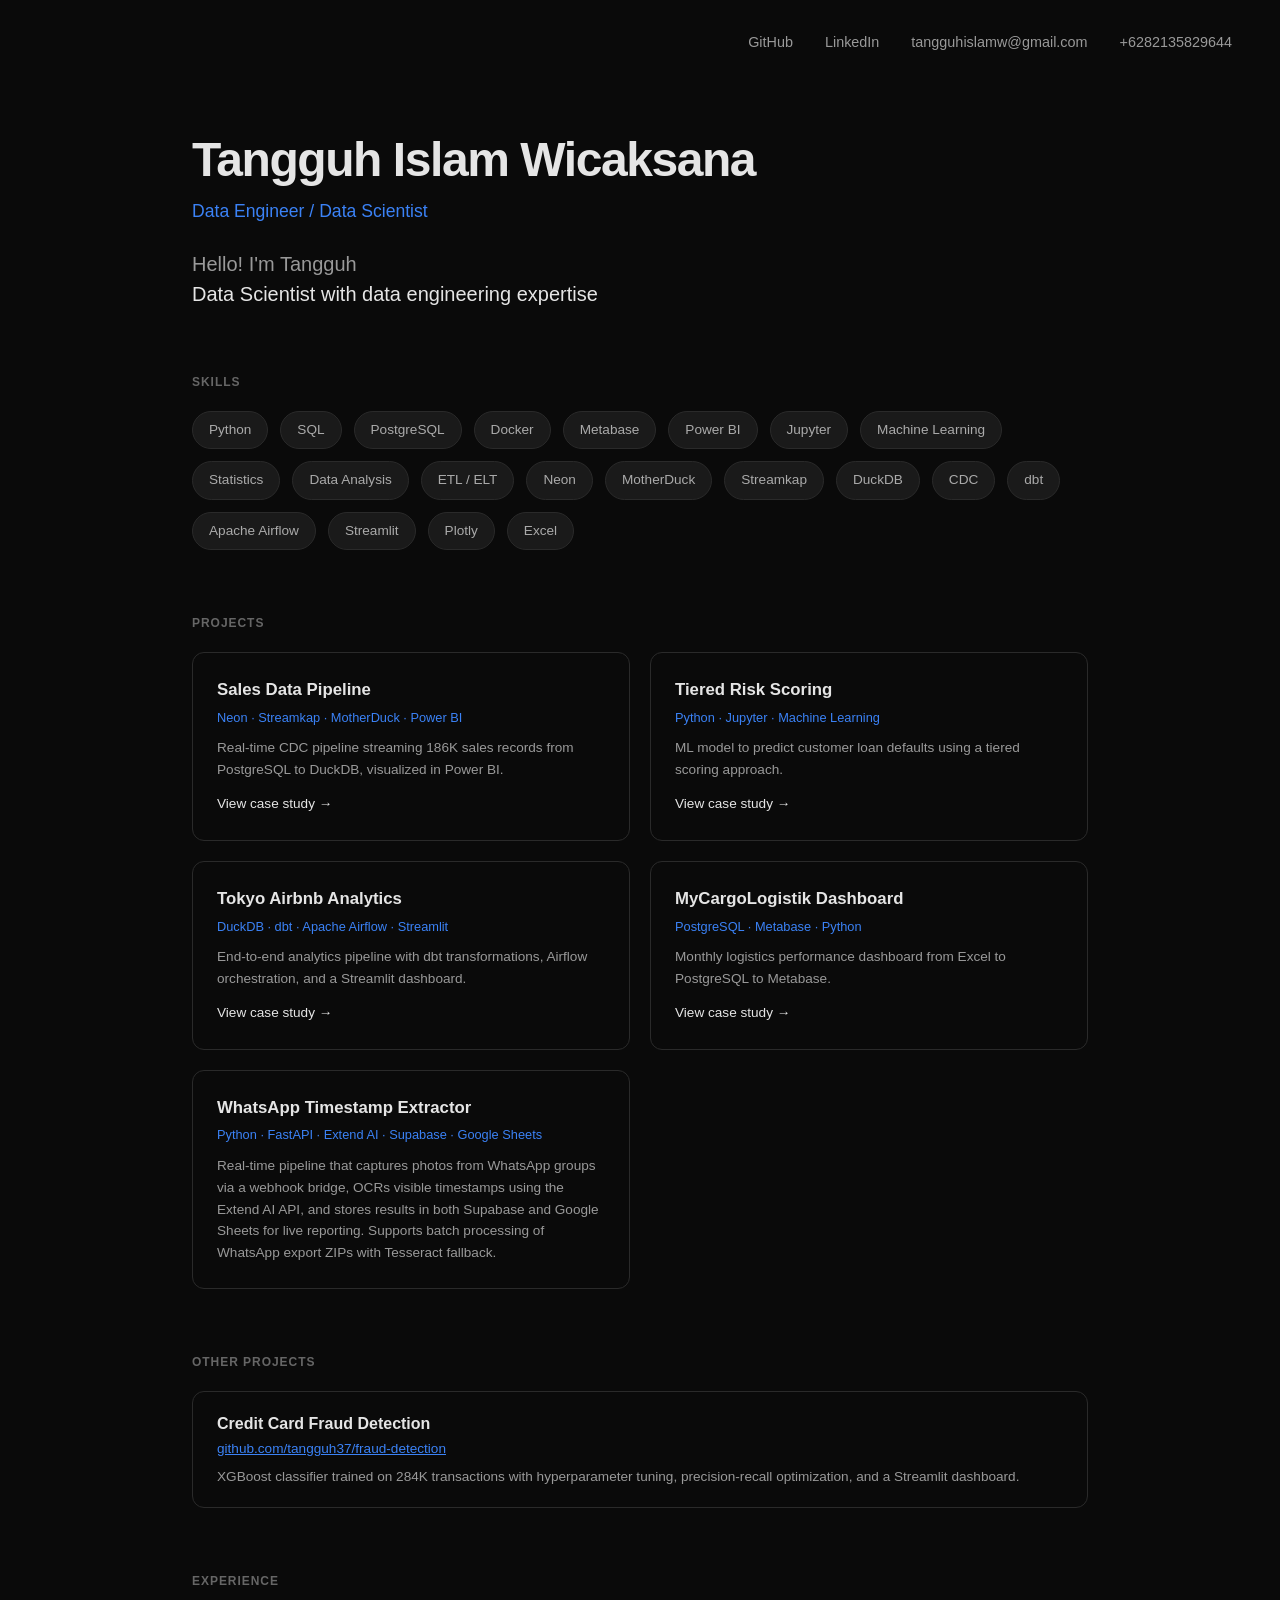
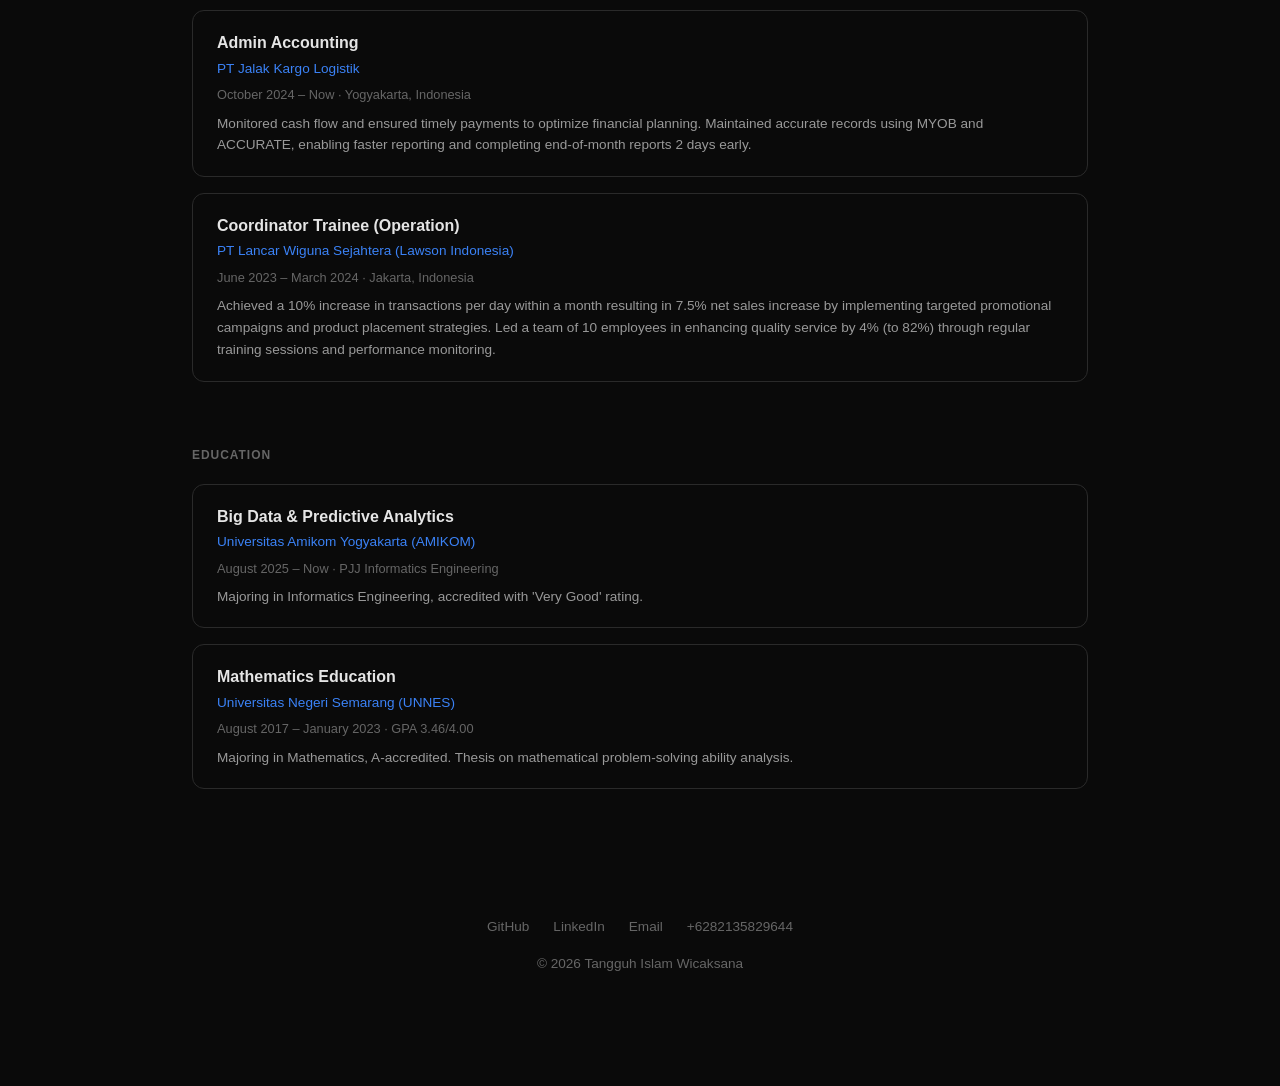
==== commit b755f99d: "Change phone links to wa.me" ====
--- a/index.html
+++ b/index.html
@@ -11,7 +11,7 @@
         <a href="https://github.com/tangguh37">GitHub</a>
         <a href="https://www.linkedin.com/in/tangguhiw/">LinkedIn</a>
         <a href="mailto:tangguhislamw@gmail.com">tangguhislamw@gmail.com</a>
-        <a href="tel:+6282135829644">+62821 35829644</a>
+        <a href="https://wa.me/6282135829644">+6282135829644</a>
     </nav>
 
     <main>
@@ -129,7 +129,7 @@
                 <a href="https://github.com/tangguh37">GitHub</a>
                 <a href="https://www.linkedin.com/in/tangguhiw/">LinkedIn</a>
                 <a href="mailto:tangguhislamw@gmail.com">Email</a>
-                <a href="tel:+6282135829644">+62821 35829644</a>
+                <a href="https://wa.me/6282135829644">+6282135829644</a>
             </div>
             © 2026 Tangguh Islam Wicaksana
         </footer>
